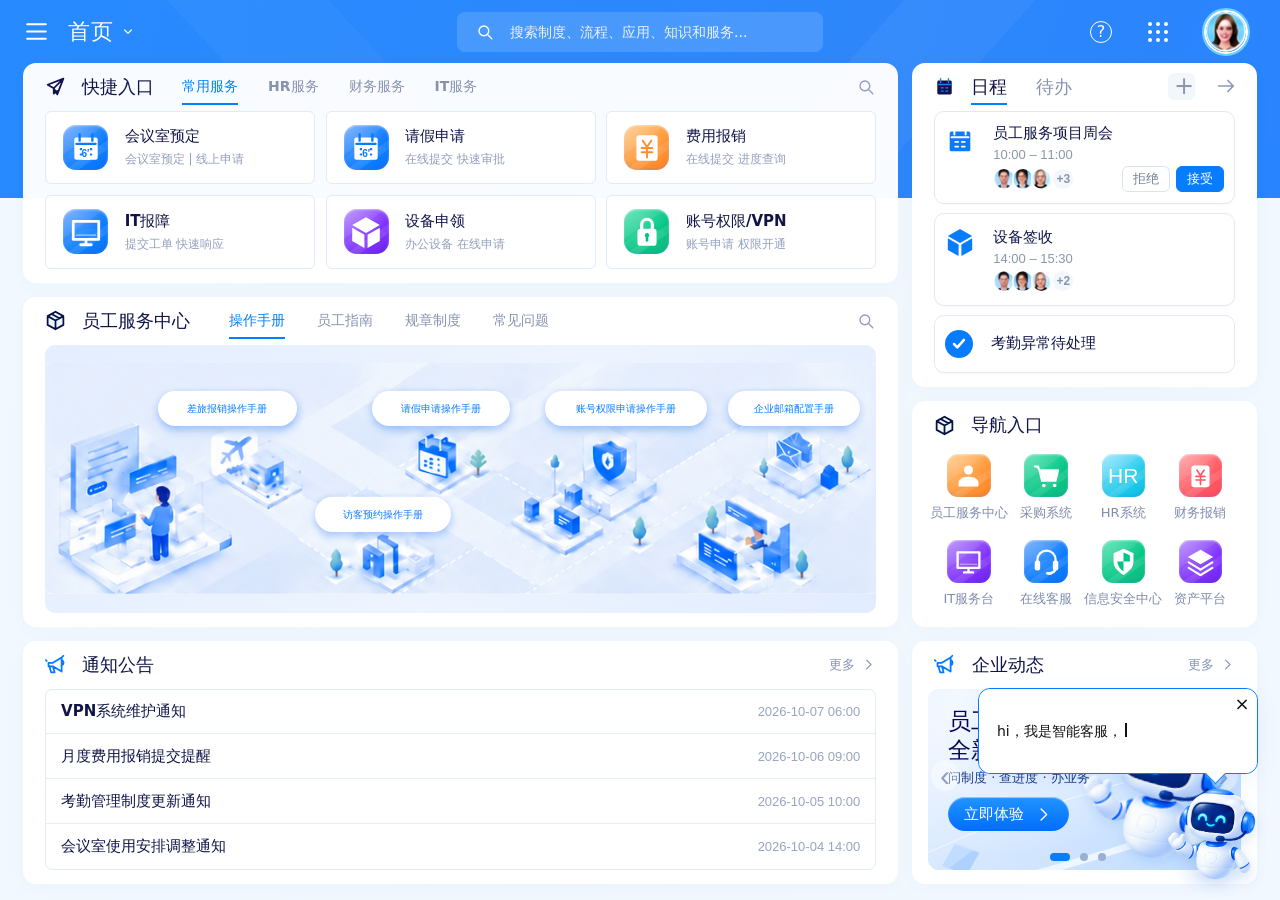
==== index.html @ b6a50f87 "Add files via upload" ====
<!doctype html>
<html lang="zh-CN">
<head>
  <meta charset="UTF-8">
  <meta name="viewport" content="width=device-width, initial-scale=1">
  <meta name="theme-color" content="#2788ff">
  <meta name="description" content="企业协同办公统一入口，员工日常服务、操作手册、通知公告与智能客服。">
  <title>企业协同办公 · 统一入口</title>
  <link rel="icon" href="data:image/svg+xml,%3Csvg xmlns='http://www.w3.org/2000/svg' viewBox='0 0 40 40'%3E%3Crect width='40' height='40' rx='10' fill='%230078ff'/%3E%3Cpath d='M10 13h20v15H10z' fill='white'/%3E%3C/svg%3E">
  <link rel="stylesheet" href="./styles.css?v=05621b9d5b3d">
  <script defer src="./app.js?v=76258a799dcb"></script>
  <meta name="portal-build" content="c9bfb1891bfd">
</head>
<body>
  <svg class="icon-definitions" xmlns="http://www.w3.org/2000/svg" aria-hidden="true"><defs>
    <symbol id="i-search" viewBox="0 0 24 24"><circle cx="10.5" cy="10.5" r="6.5"/><path d="m16 16 5 5"/></symbol>
    <symbol id="i-menu" viewBox="0 0 24 24"><path d="M3 5h18M3 12h18M3 19h18"/></symbol>
    <symbol id="i-down" viewBox="0 0 24 24"><path d="m7 9 5 5 5-5"/></symbol>
    <symbol id="i-right" viewBox="0 0 24 24"><path d="m9 5 7 7-7 7"/></symbol>
    <symbol id="i-arrow" viewBox="0 0 24 24"><path d="M4 12h16m-6-6 6 6-6 6"/></symbol>
    <symbol id="i-send" viewBox="0 0 24 24"><path d="m3 10 18-7-7 18-4-7-7-4Zm7 4L21 3m-11 11v6l4-3"/></symbol>
    <symbol id="i-cube" viewBox="0 0 24 24"><path d="m12 2 9 5v10l-9 5-9-5V7l9-5Zm0 10L3 7m9 5 9-5m-9 5v10M7.5 4.5l9 5"/></symbol>
    <symbol id="i-calendar" viewBox="0 0 32 32"><rect x="5" y="7" width="22" height="21" rx="2" fill="currentColor" stroke="none"/><path d="M10 4v6m12-6v6M7 13h18" stroke="var(--icon-cutout, #1681ff)" stroke-width="2.2"/><path d="M11 18h3m4 0h3m-10 5h3m4 0h3" stroke="var(--icon-cutout, #1681ff)" stroke-width="2"/></symbol>
    <symbol id="i-box" viewBox="0 0 32 32"><path d="m16 2 13 7.5L16 17 3 9.5 16 2ZM3 12l11.5 6.6V31L3 24.4V12Zm26 0-11.5 6.6V31L29 24.4V12Z" fill="currentColor" stroke="none"/></symbol>
    <symbol id="i-monitor" viewBox="0 0 32 32"><path d="M4 6h24v17H4zM11 28h10m-5-5v5" stroke-width="2.6"/><path d="M7 19h18" stroke-width="1.2" opacity=".55"/></symbol>
    <symbol id="i-lock" viewBox="0 0 32 32"><rect x="7" y="13" width="18" height="16" rx="3" fill="currentColor" stroke="none"/><path d="M11 14V9a5 5 0 0 1 10 0v5" stroke-width="3"/><path d="M16 20v4" stroke="var(--icon-cutout,#00c986)" stroke-width="2.5"/><circle cx="16" cy="19" r="2" fill="var(--icon-cutout,#00c986)" stroke="none"/></symbol>
    <symbol id="i-money" viewBox="0 0 32 32"><rect x="6" y="5" width="20" height="24" rx="3" fill="currentColor" stroke="none"/><path d="m12 10 4 6 4-6m-9 7h10m-10 4h10m-5-5v10" stroke="var(--icon-cutout,#ff8a1e)" stroke-width="1.8"/></symbol>
    <symbol id="i-person" viewBox="0 0 32 32"><circle cx="16" cy="10" r="5" fill="currentColor" stroke="none"/><path d="M5 28v-4c0-9 22-9 22 0v4H5Z" fill="currentColor" stroke="none"/></symbol>
    <symbol id="i-cart" viewBox="0 0 32 32"><path d="M3 6h4l4 16h15l3-12H8" fill="currentColor" stroke-width="2"/><circle cx="13" cy="27" r="2" fill="currentColor" stroke="none"/><circle cx="25" cy="27" r="2" fill="currentColor" stroke="none"/></symbol>
    <symbol id="i-headset" viewBox="0 0 32 32"><path d="M6 20v-6a10 10 0 0 1 20 0v9c0 4-3 6-8 6" stroke-width="2.5"/><rect x="3" y="15" width="6" height="11" rx="2.5" fill="currentColor" stroke="none"/><rect x="23" y="15" width="6" height="11" rx="2.5" fill="currentColor" stroke="none"/><path d="M17 29h4" stroke-width="3"/></symbol>
    <symbol id="i-shield" viewBox="0 0 32 32"><path d="M16 2 27 7v9c0 7-5 11-11 15C10 27 5 23 5 16V7L16 2Z" fill="currentColor" stroke="none"/><path d="M16 6v10H9c1 5 3 8 7 11V16h7V9Z" fill="var(--icon-cutout,#00c880)" stroke="none"/></symbol>
    <symbol id="i-layers" viewBox="0 0 32 32"><path d="m16 3 14 8-14 8L2 11 16 3Z" fill="currentColor" stroke="none"/><path d="m3 17 13 8 13-8M3 23l13 8 13-8" stroke-width="2.3"/></symbol>
    <symbol id="i-bell" viewBox="0 0 24 24"><path d="M4 10h5l10-6v16L9 14H4v-4Zm5 4 2 7H7l-2-7m14-7c3 1 3 5 0 6" stroke-width="2"/><path d="m20 3 1-1M2 8 1 7" /></symbol>
    <symbol id="i-check" viewBox="0 0 24 24"><path d="m6 12 4 4 8-9" stroke-width="3"/></symbol>
  </defs></svg>
  <div class="blue-backdrop" aria-hidden="true"></div>
  <header class="topbar page-width">
    <div class="home-menu"><button class="top-icon" id="menu-toggle" aria-label="展开门户导航"><svg><use href="#i-menu"/></svg></button><span>首页</span><svg class="home-chevron"><use href="#i-down"/></svg></div>
    <form class="global-search" role="search" id="portal-search"><svg><use href="#i-search"/></svg><input aria-label="搜索制度、流程、应用、知识和服务" placeholder="搜索制度、流程、应用、知识和服务..."><button type="submit" class="sr-only">搜索</button></form>
    <div class="top-actions"><button class="top-icon help-button" aria-label="使用帮助" data-info="使用帮助">?</button><button class="top-icon apps-button" id="apps-toggle" aria-label="查看全部应用"><span></span><span></span><span></span><span></span><span></span><span></span><span></span><span></span><span></span></button><button class="profile-button" aria-label="个人中心" data-info="个人中心"><img src="./assets/avatar-profile.png" alt="员工头像"></button></div>
  </header>
  <main class="dashboard page-width" aria-label="企业协同办公统一入口">
    <div class="primary-column">
      <section class="panel quick-panel" aria-labelledby="quick-title">
        <header class="panel-heading"><h2 id="quick-title"><svg class="section-icon"><use href="#i-send"/></svg>快捷入口</h2><div class="tabs" role="tablist" aria-label="快捷服务分类"><button role="tab" aria-selected="true" data-quick-tab="常用服务">常用服务</button><button role="tab" aria-selected="false" data-quick-tab="HR服务">HR服务</button><button role="tab" aria-selected="false" data-quick-tab="财务服务">财务服务</button><button role="tab" aria-selected="false" data-quick-tab="IT服务">IT服务</button></div><button class="small-search" aria-label="搜索快捷服务" data-focus-search><svg><use href="#i-search"/></svg></button></header>
        <div class="quick-grid" id="quick-grid">
          <button class="quick-card" data-service="会议室预定" data-category="行政"><span class="app-icon blue"><svg><use href="#i-calendar"/></svg><b class="calendar-digit">6′</b></span><span><strong>会议室预定</strong><small>会议室预定 | 线上申请</small></span></button>
          <button class="quick-card" data-service="请假申请" data-category="HR服务"><span class="app-icon blue"><svg><use href="#i-calendar"/></svg><b class="calendar-digit">6′</b></span><span><strong>请假申请</strong><small>在线提交 快速审批</small></span></button>
          <button class="quick-card" data-service="费用报销" data-category="财务服务"><span class="app-icon orange"><svg><use href="#i-money"/></svg></span><span><strong>费用报销</strong><small>在线提交 进度查询</small></span></button>
          <button class="quick-card" data-service="IT报障" data-category="IT服务"><span class="app-icon blue"><svg><use href="#i-monitor"/></svg></span><span><strong>IT报障</strong><small>提交工单 快速响应</small></span></button>
          <button class="quick-card" data-service="设备申领" data-category="行政"><span class="app-icon purple"><svg><use href="#i-box"/></svg></span><span><strong>设备申领</strong><small>办公设备 在线申请</small></span></button>
          <button class="quick-card" data-service="账号权限/VPN" data-category="IT服务"><span class="app-icon green"><svg><use href="#i-lock"/></svg></span><span><strong>账号权限/VPN</strong><small>账号申请 权限开通</small></span></button>
        </div>
      </section>
      <section class="panel manuals-panel" aria-labelledby="manuals-title">
        <header class="panel-heading"><h2 id="manuals-title"><svg class="section-icon cube-icon"><use href="#i-cube"/></svg>员工服务中心</h2><div class="tabs" role="tablist" aria-label="员工服务资料"><button role="tab" aria-selected="true" data-manual-tab="操作手册">操作手册</button><button role="tab" aria-selected="false" data-manual-tab="员工指南">员工指南</button><button role="tab" aria-selected="false" data-manual-tab="规章制度">规章制度</button><button role="tab" aria-selected="false" data-manual-tab="常见问题">常见问题</button></div><button class="small-search" aria-label="搜索员工服务资料" data-focus-search><svg><use href="#i-search"/></svg></button></header>
        <div class="manual-surface"><div class="manual-artboard" id="manual-artboard">
          <img class="manual-illustration" src="./assets/manual-illustration.png" alt="员工服务的蓝白色等距办公场景插画" draggable="false">
          <button class="manual-link travel" data-manual="差旅报销操作手册">差旅报销操作手册</button>
          <button class="manual-link leave" data-manual="请假申请操作手册">请假申请操作手册</button>
          <button class="manual-link access" data-manual="账号权限申请操作手册">账号权限申请操作手册</button>
          <button class="manual-link mail" data-manual="企业邮箱配置手册">企业邮箱配置手册</button>
          <button class="manual-link visitor" data-manual="访客预约操作手册">访客预约操作手册</button>
        </div><div class="manual-list" id="manual-list" hidden></div></div>
      </section>

    </div>
    <aside class="secondary-column">
      <section class="panel schedule-panel" aria-label="日程与待办">
        <header class="panel-heading"><svg class="section-icon"><use href="#i-calendar"/></svg><div class="tabs schedule-tabs" role="tablist" aria-label="日程与待办"><button role="tab" aria-selected="true" data-schedule="日程">日程</button><button role="tab" aria-selected="false" data-schedule="待办">待办</button></div><div class="heading-actions"><button class="add-button" aria-label="新建日程" data-info="新建日程">+</button><button class="icon-button" aria-label="查看全部日程" data-info="全部日程"><svg><use href="#i-arrow"/></svg></button></div></header>
        <div class="schedule-list">
          <article class="schedule-card meeting" id="meeting-card"><svg class="event-icon"><use href="#i-calendar"/></svg><div class="event-content"><h3>员工服务项目周会</h3><time>10:00 – 11:00</time><div class="event-footer"><div class="attendees"><img src="./assets/avatar-one.png" alt="参会人"><img src="./assets/avatar-two.png" alt="参会人"><img src="./assets/avatar-three.png" alt="参会人"><span>+3</span></div><div class="meeting-actions"><button class="decline" data-meeting="已拒绝">拒绝</button><button class="accept" data-meeting="已接受">接受</button></div><span class="meeting-response" hidden></span></div></div></article>
          <article class="schedule-card delivery"><svg class="event-icon"><use href="#i-box"/></svg><div class="event-content"><h3>设备签收</h3><time>14:00 – 15:30</time><div class="attendees"><img src="./assets/avatar-one.png" alt="参与人"><img src="./assets/avatar-two.png" alt="参与人"><img src="./assets/avatar-three.png" alt="参与人"><span>+2</span></div></div></article>
          <article class="schedule-card attendance"><span class="event-check"><svg><use href="#i-check"/></svg></span><div class="event-content"><h3>考勤异常待处理</h3></div></article>
        </div>
      </section>
      <section class="panel navigation-panel" aria-labelledby="navigation-title">
        <header class="panel-heading"><h2 id="navigation-title"><svg class="section-icon cube-icon"><use href="#i-cube"/></svg>导航入口</h2></header>
        <div class="navigation-grid" id="navigation-grid">
          <button data-service="员工服务中心"><span class="app-icon orange"><svg><use href="#i-person"/></svg></span><span>员工服务中心</span></button>
          <button data-service="采购系统"><span class="app-icon green"><svg><use href="#i-cart"/></svg></span><span>采购系统</span></button>
          <button data-service="HR系统"><span class="app-icon cyan hr-icon">HR</span><span>HR系统</span></button>
          <button data-service="财务报销"><span class="app-icon red"><svg><use href="#i-money"/></svg></span><span>财务报销</span></button>
          <button data-service="IT服务台"><span class="app-icon purple"><svg><use href="#i-monitor"/></svg></span><span>IT服务台</span></button>
          <button id="online-service"><span class="app-icon blue"><svg><use href="#i-headset"/></svg></span><span>在线客服</span></button>
          <button data-service="信息安全中心"><span class="app-icon green"><svg><use href="#i-shield"/></svg></span><span>信息安全中心</span></button>
          <button data-service="资产平台"><span class="app-icon purple"><svg><use href="#i-layers"/></svg></span><span>资产平台</span></button>
        </div>
      </section>

    </aside>
      <section class="panel notices-panel" aria-labelledby="notices-title">
        <header class="panel-heading"><h2 id="notices-title"><svg class="section-icon bright"><use href="#i-bell"/></svg>通知公告</h2><button class="more-button" data-info="通知公告">更多<svg><use href="#i-right"/></svg></button></header>
        <div class="notice-list">
          <button class="notice-row" data-notice="VPN系统维护通知"><span>VPN系统维护通知</span><time datetime="2026-10-07T06:00">2026-10-07 06:00</time></button>
          <button class="notice-row" data-notice="月度费用报销提交提醒"><span>月度费用报销提交提醒</span><time datetime="2026-10-06T09:00">2026-10-06 09:00</time></button>
          <button class="notice-row" data-notice="考勤管理制度更新通知"><span>考勤管理制度更新通知</span><time datetime="2026-10-05T10:00">2026-10-05 10:00</time></button>
          <button class="notice-row" data-notice="会议室使用安排调整通知"><span>会议室使用安排调整通知</span><time datetime="2026-10-04T14:00">2026-10-04 14:00</time></button>
        </div>
      </section>
      <section class="panel enterprise-panel" aria-labelledby="enterprise-title">
        <header class="panel-heading"><h2 id="enterprise-title"><svg class="section-icon bright"><use href="#i-bell"/></svg>企业动态</h2><button class="more-button" id="news-more" aria-label="查看更多企业动态">更多<svg><use href="#i-right"/></svg></button></header>
        <div class="news-carousel" id="news-carousel" role="region" aria-label="企业动态轮播" tabindex="0" data-slide="0">
          <article class="slide slide-original is-active" id="slide-0" role="group" aria-label="第 1 张，共 3 张：员工智能客服全新上线">
            <div class="news-orbit" aria-hidden="true"></div><span class="decor-cube cube-one" aria-hidden="true"></span><span class="decor-cube cube-two" aria-hidden="true"></span><span class="decor-cube cube-three" aria-hidden="true"></span>
            <div class="slide-copy"><h3>员工智能客服<br>全新上线</h3><p>问制度 · 查进度 · 办业务</p><button class="slide-cta" data-action="assistant" aria-label="立即体验员工智能客服">立即体验<svg><use href="#i-right"/></svg></button></div>
            <img class="banner-robot" src="./assets/service-robot.png" alt="蓝白色智能客服机器人">
            <span class="robot-speech" aria-hidden="true">•••</span>
          </article>
          <article class="slide slide-handbook" id="slide-1" role="group" aria-label="第 2 张，共 3 张：员工服务指引" hidden inert><div class="slide-copy"><h3>办公服务指引<br>一站轻松查阅</h3><p>查制度 · 找流程 · 看手册</p><button class="slide-cta" data-action="handbook">查看指引<svg><use href="#i-right"/></svg></button></div><div class="book-illustration" aria-hidden="true"><span>员工<br>服务指南</span><i></i><i></i></div></article>
          <article class="slide slide-security" id="slide-2" role="group" aria-label="第 3 张，共 3 张：信息安全提醒" hidden inert><div class="slide-copy"><h3>守护账号安全<br>安心高效办公</h3><p>账号保护 · VPN 使用</p><button class="slide-cta" data-action="security">查看提醒<svg><use href="#i-right"/></svg></button></div><svg class="security-illustration" aria-hidden="true"><use href="#i-shield"/></svg></article>
          <button class="carousel-arrow carousel-prev" id="carousel-prev" aria-label="上一条企业动态">‹</button><button class="carousel-arrow carousel-next" id="carousel-next" aria-label="下一条企业动态">›</button>
          <div class="carousel-dots" role="group" aria-label="选择企业动态"><button class="carousel-dot is-active" data-index="0" aria-label="第 1 条：员工智能客服全新上线" aria-current="true"></button><button class="carousel-dot" data-index="1" aria-label="第 2 条：员工服务指引"></button><button class="carousel-dot" data-index="2" aria-label="第 3 条：信息安全提醒"></button></div>
          <p class="sr-only" id="carousel-status" aria-live="polite">第 1 条，共 3 条：员工智能客服全新上线</p>
        </div>
      </section>
  </main>
    <aside class="robot-concierge" id="robot-concierge" aria-label="智能客服助手" hidden>
    <div class="robot-welcome" id="robot-welcome">
      <button class="robot-welcome-message" id="start-robot-chat" type="button" aria-label="点击进入智能客服聊天"><span id="robot-welcome-text" aria-hidden="true"></span></button>
      <button class="robot-welcome-close" id="dismiss-robot-welcome" aria-label="关闭欢迎语" type="button">×</button>
    </div>
    <p class="sr-only" id="robot-announcement" role="status" aria-atomic="true"></p>
    <p class="sr-only" id="robot-drag-help">按住拖动或使用方向键调整位置，点击或按回车在新窗口打开聊天。</p>
    <button class="robot-launcher" id="robot-launcher" type="button" aria-label="在新窗口打开智能客服" aria-describedby="robot-drag-help" title="点击咨询 · 按住拖动">
      <span class="robot-launcher-art"><img src="./assets/service-robot.png" alt="" width="96" height="96" draggable="false"></span>
    </button>
  </aside>

  <div class="toast" id="portal-toast" role="status" hidden></div>
    <dialog class="content-dialog" id="news-dialog" aria-labelledby="news-dialog-title">
    <header class="dialog-header">
      <div><span class="dialog-kicker">CORPORATE NEWS</span><h2 id="news-dialog-title">企业动态</h2></div>
      <button class="close-button" data-close="news-dialog" aria-label="关闭企业动态">×</button>
    </header>
    <div class="news-dialog-body" id="news-dialog-body"></div>
  </dialog>

</body>
</html>
---- styles.css ----
:root{color-scheme:light;--ink:#101448;--blue:#087cff;--muted:#8d99b7;--line:#e6edf9;--icon-cutout:#1681ff;font-family:"Microsoft YaHei","PingFang SC","Noto Sans SC",system-ui,sans-serif;color:var(--ink);background:#f0f7fd;font-synthesis:none}
*{box-sizing:border-box}body{margin:0;background:linear-gradient(110deg,#f1f8ff,#f0f7fd 55%,#f2f8ff);min-height:100vh}button,input{font:inherit}button{cursor:pointer;-webkit-tap-highlight-color:transparent}button{border:0;background:none;color:inherit}button:focus-visible,a:focus-visible,input:focus-visible,[tabindex]:focus-visible{outline:2px solid #1769e8;outline-offset:4px}svg{display:inline-block;width:24px;height:24px;fill:none;stroke:currentColor;stroke-width:1.8;stroke-linecap:round;stroke-linejoin:round;flex-shrink:0}.icon-definitions{position:absolute;width:0;height:0;overflow:hidden}.sr-only{position:absolute;width:1px;height:1px;margin:-1px;overflow:hidden;clip:rect(0,0,0,0);white-space:nowrap}
.page-width{width:calc(100% - 56px);max-width:1680px;margin-inline:auto}.blue-backdrop{position:absolute;z-index:0;inset:0 0 auto;height:214px;overflow:hidden;background:linear-gradient(110deg,#278aff,#2d87fb 67%,#2984ff)}.blue-backdrop::before{content:"";position:absolute;inset:0;background:linear-gradient(47deg,transparent 24%,#ffffff08 24%,#ffffff08 35%,transparent 35%),linear-gradient(132deg,transparent 62%,#ffffff0b 62%,#ffffff0b 71%,transparent 71%)}.topbar{height:74px;position:relative;display:flex;align-items:center;justify-content:space-between;color:white}.home-menu{display:flex;align-items:center;gap:19px;font-size:22px;letter-spacing:.03em}.home-chevron{width:16px;height:16px;margin-left:-12px}.top-icon{width:26px;height:28px;display:grid;place-items:center;padding:0;color:white}.top-icon svg{width:25px;height:25px}.global-search{position:absolute;left:50%;transform:translateX(-50%);width:366px;height:40px;border-radius:8px;background:#ffffff24;display:flex;align-items:center;gap:14px;padding:0 19px}.global-search svg{width:18px;height:18px}.global-search input{color:#fff;border:0;outline:0;background:none;width:100%;font-size:14px;min-width:0}.global-search input::placeholder{color:#f3f8ff;opacity:.95}.global-search:focus-within{background:#ffffff36;box-shadow:0 0 0 2px #ffffff55}.top-actions{display:flex;align-items:center;gap:34px;padding-right:9px}.help-button{width:22px;height:22px;border:1.7px solid white;border-radius:50%;font-size:16px;line-height:1}.apps-button{display:grid;grid-template-columns:repeat(3,4px);gap:4px;width:24px;align-content:center;justify-content:center}.apps-button span{width:4px;height:4px;background:#fff;border-radius:50%}.profile-button{padding:0;width:44px;height:44px;border:2px solid #fff;border-radius:50%;overflow:hidden;box-shadow:0 0 0 2px #69d0ff}.profile-button img{width:100%;height:100%;object-fit:cover}
.dashboard{position:relative;display:grid;grid-template-columns:minmax(0,2.54fr) minmax(350px,1fr);gap:14px;padding-bottom:28px}.primary-column,.secondary-column{display:flex;flex-direction:column;gap:14px;min-width:0}.panel{background:rgba(255,255,255,.97);border-radius:13px;min-width:0;padding:0 22px 22px}.panel-heading{height:60px;display:flex;align-items:center;gap:28px;min-width:0}.panel-heading h2{display:flex;align-items:center;gap:16px;white-space:nowrap;font-size:18px;line-height:26px;font-weight:700;margin:0}.section-icon{width:21px;height:21px;color:#11114e;stroke-width:2}.section-icon.bright{color:#007bff}.cube-icon{stroke:#071142;fill:#ecfaff}.tabs{display:flex;gap:30px;height:100%;align-items:center;white-space:nowrap}.tabs button{height:100%;padding:0;position:relative;color:#8793ae;font-size:14px;font-weight:600;white-space:nowrap}.tabs button[aria-selected="true"]{color:#0082ff}.tabs button[aria-selected="true"]::after{content:"";position:absolute;height:2px;background:#0082ff;bottom:11px;left:0;right:0}.tabs button:hover{color:#0082ff}.small-search{padding:0;margin-left:auto;display:grid;place-items:center;color:#919bc0;width:20px;height:24px}.small-search svg{width:18px;height:18px}.quick-panel{height:272px}.quick-grid{display:grid;grid-template-columns:repeat(3,minmax(0,1fr));gap:12px 11px}.quick-card{display:flex;align-items:center;text-align:left;gap:20px;height:87px;padding:14px 17px;border:1px solid #e2ebfa;border-radius:6px;background:#fff;min-width:0;transition:border-color .15s,box-shadow .15s}.quick-card:hover{border-color:#9bc9ff;box-shadow:0 4px 14px #217fff0b}.quick-card strong{font-size:17px;line-height:26px;font-weight:700;white-space:nowrap;display:block}.quick-card small{display:block;color:#929fbd;font-size:14px;line-height:23px;white-space:nowrap}.app-icon{position:relative;isolation:isolate;display:grid;place-items:center;width:53px;height:51px;flex-shrink:0;border-radius:13px;color:white;box-shadow:inset 0 1px 2px #ffffff80,inset 0 -2px 3px #0064ef20;overflow:hidden}.app-icon::before{content:"";position:absolute;z-index:-1;inset:0;background:linear-gradient(145deg,#ffffff14 0 38%,transparent 39% 60%,#ffffff1a 61% 72%,transparent 73%),radial-gradient(ellipse at 7% 0,#ffffff44,transparent 70%)}.app-icon::after{content:"";position:absolute;z-index:-1;inset:49% -9% -35%;transform:rotate(-28deg);background:#ffffff0c;border-radius:45%}.app-icon svg{width:34px;height:34px;stroke-width:2}.blue{background:linear-gradient(145deg,#408fff,#0077ff 70%,#0066f2);--icon-cutout:#087cff}.purple{background:linear-gradient(145deg,#9d65ff,#7a27fb 70%,#6414ed);--icon-cutout:#852eff}.orange{background:linear-gradient(145deg,#ffbd6a,#ff8a27 75%,#ff7c19);--icon-cutout:#ff8f2d}.green{background:linear-gradient(145deg,#23d99b,#00c280 70%,#00b477);--icon-cutout:#00c586}.cyan{background:linear-gradient(145deg,#76ddfa,#0fc5e8 75%,#00b4df);--icon-cutout:#0cc7e9}.red{background:linear-gradient(145deg,#ff8588,#ff4d59 75%,#ff3d50);--icon-cutout:#ff5864}.calendar-digit{position:absolute;top:25px;left:23px;font-size:10px;color:#087cff;background:#fff;line-height:12px;font-family:Arial,sans-serif}
.manuals-panel{height:auto}.manuals-panel .panel-heading{height:58px;gap:39px}.manuals-panel .tabs{gap:32px}.manual-surface{height:auto;aspect-ratio:954/265;border-radius:10px;overflow:hidden;background:linear-gradient(125deg,#e4eeff,#eff6ff 55%,#e1ecff);position:relative}.manual-artboard{position:relative;width:100%;height:100%}.manual-illustration{position:absolute;width:100%;height:100%;inset:0;object-fit:fill;user-select:none}.manual-link{position:absolute;display:grid;place-items:center;height:15.1%;padding:0 12px;background:#fff;border-radius:24px;color:#087cff;font-size:14px;font-weight:700;white-space:nowrap;box-shadow:0 4px 9px #73aaff55;transition:box-shadow .15s,background .15s}.manual-link:hover{background:#f6fbff;box-shadow:0 5px 15px #368dff66}.manual-link.travel{left:13.55%;top:12.1%;width:16.8%}.manual-link.leave{left:39.35%;top:12.1%;width:16.6%}.manual-link.access{left:60.2%;top:12.1%;width:19.4%}.manual-link.mail{left:82.2%;top:12.1%;width:15.8%}.manual-link.visitor{left:32.5%;top:58%;width:16.4%}.manual-list{height:100%;padding:25px;display:grid;grid-template-columns:repeat(2,minmax(0,1fr));gap:12px;align-content:start}.manual-list[hidden]{display:none}.manual-list button{background:#ffffffd9;border:1px solid #d6e7ff;border-radius:9px;padding:16px;text-align:left;color:#2660a9}
.notices-panel{height:328px}.notices-panel .panel-heading{height:62px}.more-button{display:flex;align-items:center;gap:6px;font-size:13px;color:#8794b6;padding:0;margin-left:auto;white-space:nowrap}.more-button:hover{color:#087cff}.more-button svg{width:15px;height:15px}.notice-list{border:1px solid #e3ebf8;border-radius:7px;overflow:hidden}.notice-row{display:flex;align-items:center;justify-content:space-between;gap:16px;width:100%;height:57px;padding:0 15px;text-align:left;border-bottom:1px solid #e7eef9}.notice-row:last-child{border-bottom:0}.notice-row:hover{background:#f6faff}.notice-row span{font-size:16px;font-weight:600}.notice-row time{font:14px Arial,sans-serif;color:#96a3c4;white-space:nowrap}
/* Schedule: white surfaces, quiet boundaries, and one consistent accent. */
.schedule-panel{--schedule-accent:#087cff;height:404px;padding-bottom:17px;background:#fff}
.schedule-panel .panel-heading{height:59px;gap:16px}
.schedule-tabs{gap:29px}
.schedule-tabs button{font-size:18px;font-weight:700}
.schedule-tabs button[aria-selected="true"]{color:#111447}
.schedule-tabs button[aria-selected="true"]::after{bottom:12px}
.heading-actions{display:flex;gap:20px;align-items:center;margin-left:auto}
.add-button{width:27px;height:27px;border-radius:6px;background:#f3f6fa;color:#8998b0;font-size:24px;line-height:25px}
.icon-button{padding:0;width:20px;height:23px;color:#8c98b9}
.icon-button svg{width:22px;height:22px}
.schedule-list{display:flex;flex-direction:column;gap:10px}
.schedule-card{height:100px;display:flex;gap:21px;padding:14px 12px 9px 18px;border:1px solid #e4e9f1;border-radius:10px;background:#fff;min-width:0;box-shadow:0 1px 3px rgb(27 54 94 / 2%)}
.delivery{height:105px}
.attendance{height:104px;padding-top:19px}
.event-icon{height:30px;width:30px;color:var(--schedule-accent);margin-top:3px;--icon-cutout:#fff}
.event-content{flex:1;min-width:0}
.event-content h3{font-size:16px;line-height:23px;margin:0 0 4px;font-weight:700;white-space:nowrap}
.event-content time{display:block;color:#8996ad;font:14px/20px Arial,sans-serif;margin-bottom:5px}
.event-footer{display:flex;gap:7px;align-items:center;justify-content:space-between}
.attendees{display:flex;align-items:center;flex-shrink:0}
.attendees img{height:25px;width:25px;object-fit:cover;border-radius:50%;border:1px solid white;margin-left:-3px}
.attendees img:first-child{margin-left:0}
.attendees span{font:600 12px Arial;color:#8797b3;background:#f3f6fa;border:1px solid #fff;border-radius:50%;height:25px;width:25px;display:grid;place-items:center;margin-left:-1px}
.meeting-actions{display:flex;gap:8px}
.meeting-actions button{padding:3px 12px;font-size:14px;line-height:20px;border:1px solid transparent;border-radius:6px;white-space:nowrap;transition:background .15s,border-color .15s}
.meeting-actions .decline{background:#fff;border-color:#dce3ed;color:#738097}
.meeting-actions .decline:hover{background:#f6f8fb;border-color:#bcc8d9}
.meeting-actions .accept{background:var(--schedule-accent);border-color:var(--schedule-accent);color:#fff}
.meeting-actions .accept:hover{background:#0069e8;border-color:#0069e8}
.meeting-response{font-size:13px;color:var(--schedule-accent);white-space:nowrap}
.event-check{width:28px;height:28px;color:#fff;background:var(--schedule-accent);border-radius:50%;display:grid;place-items:center;flex-shrink:0;margin-top:1px}
.event-check svg{width:20px;height:20px}
.navigation-panel{height:252px;padding:0 12px 16px}.navigation-panel .panel-heading{height:57px;padding:0 10px}.navigation-grid{display:grid;grid-template-columns:repeat(4,minmax(0,1fr));row-gap:16px}.navigation-grid>button{display:flex;flex-direction:column;align-items:center;gap:10px;min-width:0;padding:3px 0 0;font-size:13px;font-weight:500;color:#7f8bad;white-space:nowrap}.navigation-grid .app-icon{width:49px;height:47px;border-radius:12px}.navigation-grid .app-icon svg{width:31px;height:31px}.navigation-grid>button:hover{color:#087cff}.navigation-grid>button:hover .app-icon{filter:brightness(1.06)}.hr-icon{font-size:23px;line-height:1;font-family:Arial,sans-serif;font-weight:400}
.enterprise-panel{height:294px;padding:0 11px 11px}.enterprise-panel .panel-heading{height:47px;padding:0 10px}.enterprise-panel .panel-heading h2{font-size:17px;gap:17px}.news-carousel{position:relative;height:236px;border-radius:11px;overflow:hidden;background:#e3efff;container-type:inline-size;touch-action:pan-y}.slide{position:absolute;inset:0;overflow:hidden;background:radial-gradient(ellipse at 15% 12%,#f4f9ff,transparent 65%),linear-gradient(130deg,#e6f0ff,#bedbff)}.slide[hidden]{display:none}.slide-copy{position:absolute;z-index:3;top:30px;left:23px}.slide-copy h3{margin:0 0 5px;font-size:30px;line-height:1.28;font-weight:900;letter-spacing:.4px;color:#05065b}.slide-copy p{margin:0;font-size:13px;color:#1b3982;line-height:23px;white-space:nowrap}.slide-cta{display:flex;align-items:center;gap:10px;margin-top:13px;padding:9px 20px 9px 22px;border-radius:20px;background:linear-gradient(#2294ff,#006dff);color:#fff;font-size:17px;line-height:24px;box-shadow:inset 0 1px 1px #ffffff88;white-space:nowrap}.slide-cta svg{height:19px;width:19px}.slide-cta:hover{filter:brightness(1.08)}.banner-robot{position:absolute;z-index:2;width:50%;max-width:195px;height:auto;right:1%;bottom:12px;transform:rotate(8deg);filter:drop-shadow(0 6px 5px #5096e325);pointer-events:none}.robot-speech{position:absolute;z-index:1;right:5.2%;top:30px;width:55px;height:43px;border-radius:11px;color:white;font:bold 27px/35px Arial;letter-spacing:2px;text-align:center;background:linear-gradient(150deg,#76baff,#0780ff);box-shadow:inset 0 1px 1px #c7ebff}.robot-speech::after{content:"";position:absolute;bottom:-8px;left:12px;border:9px solid transparent;border-top-color:#1489ff;border-left:0;transform:rotate(12deg)}.news-orbit{position:absolute;z-index:2;left:-20%;bottom:11px;width:147%;height:67px;border-bottom:7px solid #ffffffa8;border-top:1px solid #ffffffbb;border-radius:50%;transform:rotate(-17deg);pointer-events:none}.decor-cube{position:absolute;width:26px;height:26px;transform:rotate(30deg) skewY(-10deg);background:linear-gradient(115deg,#96c8ff 50%,#63a8fa 51%);box-shadow:inset 0 1px 1px #fff7;opacity:.5}.cube-one{right:20px;bottom:11px;width:32px;height:32px}.cube-two{left:20px;bottom:-2px;opacity:.35}.cube-three{left:56%;top:10px;width:17px;height:17px;opacity:.2}.carousel-arrow{position:absolute;z-index:5;top:39%;height:31px;width:28px;padding:0;border-radius:50%;background:#ffffff66;color:#8e9fc4;font:30px/25px Arial}.carousel-prev{left:3px}.carousel-next{right:3px}.carousel-arrow:hover{background:#fff}.carousel-dots{position:absolute;z-index:6;bottom:11px;left:48%;transform:translateX(-50%);display:flex;align-items:center;gap:10px}.carousel-dot{position:relative;width:8px;height:8px;padding:0;background:#9bafd2;border-radius:9px}.carousel-dot::before{content:"";position:absolute;inset:-7px}.carousel-dot.is-active{width:20px;background:#087dff}.slide-handbook{background:linear-gradient(125deg,#eef6ff,#d2e7ff)}.slide-handbook h3,.slide-security h3{font-size:27px}.book-illustration{position:absolute;right:20px;bottom:37px;transform:rotate(11deg);background:linear-gradient(135deg,#84beff,#1766df);color:#fff;width:96px;height:130px;border:5px solid #bedfff;border-radius:6px 13px 13px 6px;box-shadow:5px 6px 0 #eff8ff,8px 8px 18px #538cda44;padding:22px 10px;font-weight:bold;font-size:17px}.book-illustration i{display:block;height:2px;background:#b5d9ff;margin-top:9px}.slide-security{background:linear-gradient(125deg,#edfcff,#c9e8ff)}.security-illustration{position:absolute;right:14px;bottom:35px;height:140px;width:120px;color:#278bff;--icon-cutout:#d7efff;filter:drop-shadow(3px 8px 5px #5e9cdb33)}
.toast{position:fixed;z-index:30;bottom:30px;left:50%;transform:translateX(-50%);padding:13px 22px;border-radius:10px;background:#fff;color:#34557c;box-shadow:0 8px 36px #203d7426;font-size:14px;border:1px solid #e1edfc;max-width:calc(100vw - 40px)}[hidden]{display:none!important}
@media(min-width:1600px){.dashboard{grid-template-columns:minmax(0,1fr) 410px}.manual-artboard{margin:auto}.manual-link{font-size:15px}.quick-card{gap:24px}.quick-card strong{font-size:18px}.navigation-grid{row-gap:17px}}
@media(max-width:1250px) and (min-width:901px){.page-width{width:calc(100% - 36px)}.dashboard{grid-template-columns:minmax(0,1fr) 340px;gap:12px}.panel{padding-inline:16px}.panel-heading{gap:20px}.panel-heading h2{gap:10px;font-size:17px}.tabs{gap:20px}.tabs button{font-size:13px}.quick-card{gap:12px;padding:12px}.quick-card strong{font-size:15px}.quick-card small{font-size:12px}.app-icon{width:44px;height:46px}.quick-grid{gap:12px 8px}.manuals-panel .panel-heading{gap:23px}.manuals-panel .tabs{gap:20px}.manual-link{font-size:11px;padding:0 4px}.schedule-panel{padding-inline:14px}.schedule-card{gap:15px;padding-left:13px}.meeting-actions{gap:5px}.meeting-actions button{padding-inline:9px}.event-content h3{font-size:15px}.navigation-panel,.enterprise-panel{padding-inline:11px}.slide-copy{left:20px}.slide-copy h3{font-size:27px}.slide-copy p{font-size:12px}.banner-robot{width:49%}.global-search{width:330px}.top-actions{gap:24px}.navigation-grid>button{font-size:12px}}
@media(max-width:1050px) and (min-width:901px){.quick-grid{grid-template-columns:repeat(2,minmax(0,1fr))}.quick-panel{height:368px}.quick-card{height:87px}.manuals-panel .tabs{gap:15px}.manuals-panel .panel-heading{gap:16px}.manuals-panel .panel-heading h2{font-size:16px}.manuals-panel .tabs button{font-size:12px}.schedule-panel{height:404px}}
@media(max-width:900px){.page-width{width:calc(100% - 32px)}.dashboard{grid-template-columns:minmax(0,1fr)}.topbar{height:72px}.global-search{width:39%;left:47%}.home-menu{font-size:20px;gap:12px}.top-actions{gap:20px}.secondary-column{display:grid;grid-template-columns:1fr 1fr}.enterprise-panel{grid-column:1/-1}.news-carousel{height:236px}.enterprise-panel{height:294px}.schedule-panel{grid-row:span 2;height:404px}.navigation-panel{height:252px}.panel-heading{gap:25px}.manuals-panel .panel-heading{gap:28px}.tabs,.manuals-panel .tabs{gap:25px}.quick-card{gap:15px}.quick-card strong{font-size:16px}.quick-card small{font-size:12px}.banner-robot{right:9%;max-width:195px}.robot-speech{right:13%}.slide-copy{left:8%}.slide-copy h3{font-size:31px}}
@media(max-width:620px){.page-width{width:calc(100% - 24px)}.topbar{height:116px;align-items:flex-start;padding-top:18px}.top-actions{gap:18px}.profile-button{width:35px;height:35px}.global-search{left:0;right:0;transform:none;width:100%;top:65px;height:36px}.home-menu{font-size:20px}.dashboard{gap:12px}.primary-column,.secondary-column{gap:12px}.panel{padding-inline:14px}.panel-heading{gap:15px;height:55px;flex-wrap:wrap}.panel-heading h2{font-size:16px;gap:8px}.quick-panel{height:auto;padding-bottom:15px}.quick-panel .panel-heading{height:auto;min-height:89px;align-content:center;gap:0 20px}.quick-panel .tabs{order:3;width:100%;height:36px;gap:26px}.tabs button{font-size:12px}.tabs button[aria-selected=true]::after{bottom:2px}.quick-grid{grid-template-columns:repeat(2,minmax(0,1fr));gap:10px}.quick-card{height:78px;padding:10px;gap:9px}.quick-card strong{font-size:13px}.quick-card small{font-size:10px}.app-icon{width:38px;height:40px;border-radius:10px}.app-icon svg{width:28px;height:28px}.calendar-digit{top:21px;left:16px;font-size:9px}.manuals-panel{height:auto;padding-bottom:15px}.manuals-panel .panel-heading{height:91px;gap:0 15px;align-content:center}.manuals-panel .tabs{height:36px;width:100%;order:3;gap:25px}.manual-surface{height:195px;aspect-ratio:auto}.manual-artboard{width:700px;min-width:700px}.manual-surface{overflow-x:auto}.manual-link{font-size:11px;height:30px}.notices-panel{height:auto;padding-bottom:20px}.notice-row{height:65px;padding:10px;align-items:flex-start;justify-content:center;flex-direction:column;gap:5px}.notice-row span{font-size:13px}.notice-row time{font-size:11px}.secondary-column{display:flex}.navigation-panel{height:252px}.schedule-panel{height:404px}.schedule-tabs button{font-size:17px}.schedule-tabs button[aria-selected=true]::after{bottom:10px}.panel-heading .small-search{margin-left:auto}.global-search input{font-size:12px}.enterprise-panel{padding-inline:11px}.slide-copy{left:23px}.slide-copy h3{font-size:29px}.banner-robot{right:0;max-width:185px}.robot-speech{right:6%}}
@media(prefers-reduced-motion:reduce){*,*::before,*::after{transition:none!important;scroll-behavior:auto!important}}

/* Shared bottom row: both panels use the same grid track and boundaries. */
.dashboard > .notices-panel { grid-column: 1; }
.dashboard > .enterprise-panel { grid-column: 2; }

@media (min-width: 1000px) {
  :root {
    --portal-header: clamp(56px, 7dvh, 74px);
    --portal-edge: clamp(18px, 1.8vw, 28px);
    --portal-gap: clamp(12px, 1.1vw, 16px);
    --panel-head: clamp(42px, 5.3dvh, 58px);
    --panel-pad: clamp(12px, 1.6dvh, 18px);
  }
  .page-width { width: calc(100% - var(--portal-edge) * 2); max-width: 1800px; }
  .topbar { height: var(--portal-header); }
  .blue-backdrop { height: clamp(170px, 22dvh, 214px); }
  .dashboard {
    grid-template-columns: minmax(0, 2.54fr) minmax(340px, 1fr);
    grid-template-rows: minmax(0, 1fr) clamp(190px, 27dvh, 292px);
    height: calc(100dvh - var(--portal-header) - 16px);
    min-height: 640px;
    gap: var(--portal-gap);
    padding-bottom: 0;
    margin-bottom: 16px;
  }
  .primary-column, .secondary-column {
    display: grid;
    gap: var(--portal-gap);
    min-height: 0;
  }
  .primary-column { grid-template-rows: minmax(190px, 40fr) minmax(0, 60fr); }
  .secondary-column { grid-template-rows: minmax(270px, 59fr) minmax(160px, 41fr); }
  .dashboard .panel {
    height: auto;
    min-height: 0;
    padding-bottom: var(--panel-pad);
    display: flex;
    flex-direction: column;
    box-shadow: 0 4px 18px rgb(42 92 151 / 2.5%);
  }
  .dashboard .panel-heading {
    height: var(--panel-head);
    min-height: var(--panel-head);
    flex: 0 0 var(--panel-head);
    flex-wrap: nowrap;
  }
  .panel-heading h2 { font-size: 18px; }
  .tabs button[aria-selected="true"]::after { bottom: 6px; }
  .quick-grid {
    flex: 1;
    min-height: 0;
    grid-template-columns: repeat(3, minmax(0, 1fr));
    grid-template-rows: repeat(2, minmax(0, 1fr));
    gap: clamp(8px, 1.2dvh, 12px);
  }
  .quick-card { height: auto; min-height: 0; gap: clamp(12px, 1.3vw, 22px); padding: 8px 17px; }
  .quick-card strong { font-size: clamp(15px, 1.08vw, 18px); line-height: 25px; }
  .quick-card small { font-size: clamp(12px, .9vw, 14px); line-height: 21px; }
  .quick-card .app-icon { width: clamp(42px, 5dvh, 50px); height: clamp(42px, 5dvh, 50px); }
  .calendar-digit { left: 50%; top: 52%; transform: translateX(-50%); }

  /* Keep artwork proportional inside the height available to this panel. */
  .manual-surface {
    flex: 1;
    min-height: 0;
    height: auto;
    aspect-ratio: auto;
    container-type: size;
    display: grid;
    place-items: center;
    background: linear-gradient(125deg, #e4eeff, #edf4ff 55%, #e1ecff);
  }
  .manual-artboard {
    width: min(100cqw, 360cqh);
    height: auto;
    aspect-ratio: 954 / 265;
    min-width: 0;
    max-width: none;
    margin: 0;
  }
  .manual-link { font-size: clamp(10px, 1.22cqw, 14px); padding-inline: 5px; }
  .manual-illustration { mask-image: linear-gradient(to right, transparent, #000 1%, #000 99%, transparent); }
  .manual-list { width: 100%; min-height: 0; overflow: auto; padding: 16px; }

  .schedule-panel { padding-inline: 22px; }
  .schedule-list {
    flex: 1;
    min-height: 0;
    display: grid;
    grid-template-rows: minmax(80px, 1fr) minmax(80px, 1fr) minmax(40px, .62fr);
    gap: clamp(7px, 1dvh, 10px);
  }
  .schedule-card {
    height: auto;
    min-height: 0;
    padding: clamp(6px, 1.1dvh, 13px) 10px;
    gap: clamp(12px, 1.4vw, 21px);
  }
  .event-content h3 { margin-bottom: 2px; font-size: 15px; line-height: 21px; }
  .event-content { align-self: center; }
  .event-content time { font-size: 13px; line-height: 17px; margin-bottom: 3px; }
  .attendees img, .attendees span { width: 22px; height: 22px; }
  .meeting-actions { gap: 6px; }
  .meeting-actions button { padding: 2px 10px; font-size: 13px; line-height: 20px; }
  .attendance { align-items: center; }
  .attendance .event-content { padding-top: 0; }
  .attendance .event-check { margin-top: 0; }
  .navigation-panel { padding-inline: 18px; }
  .navigation-panel .panel-heading { padding-inline: 4px; }
  .navigation-grid {
    flex: 1;
    min-height: 0;
    grid-template-rows: repeat(2, minmax(0, 1fr));
    row-gap: clamp(7px, 1dvh, 12px);
  }
  .navigation-grid > button { padding: 0; gap: clamp(5px, .8dvh, 9px); justify-content: center; font-size: 13px; line-height: 18px; }
  .navigation-grid .app-icon { width: clamp(36px, 4.8dvh, 50px); height: clamp(36px, 4.8dvh, 50px); border-radius: 11px; }
  .navigation-grid .app-icon svg { width: 29px; height: 29px; }
  .hr-icon { font-size: 21px; }

  .notices-panel, .enterprise-panel { align-self: stretch; }
  .enterprise-panel { padding-inline: 16px; }
  .enterprise-panel .panel-heading { padding-inline: 6px; }
  .enterprise-panel .panel-heading h2 { font-size: 18px; }
  .notice-list { flex: 1; min-height: 0; display: grid; grid-template-rows: repeat(4, minmax(0, 1fr)); }
  .notice-row { height: auto; min-height: 0; }
  .notice-row span { font-size: 15px; }
  .notice-row time { font-size: 13px; color: #97a5c0; }
  .news-carousel { flex: 1; min-height: 0; height: auto; }
  .slide-copy { top: clamp(12px, 2dvh, 24px); left: 20px; }
  .slide-copy h3, .slide-handbook h3, .slide-security h3 { font-size: clamp(22px, 2.6dvh, 30px); line-height: 1.22; margin-bottom: 4px; }
  .slide-copy p { font-size: 13px; line-height: 20px; }
  .slide-cta { font-size: 15px; line-height: 20px; padding: 7px 16px; margin-top: 9px; }
  .banner-robot { height: 93%; width: auto; max-width: 49%; max-height: none; object-fit: contain; right: 2%; bottom: 0; }
  .robot-speech { top: 16px; right: 6%; width: 46px; height: 36px; font-size: 23px; line-height: 29px; }
  .carousel-dots { bottom: 9px; }
  .book-illustration { height: 105px; width: 80px; bottom: 20px; padding: 15px 8px; font-size: 14px; }
  .security-illustration { height: 110px; width: 100px; bottom: 18px; }
}

@media (min-width: 1000px) and (max-height: 800px) {
  :root { --panel-head: 40px; --panel-pad: 12px; }
  .dashboard { grid-template-rows: minmax(0, 1fr) clamp(190px, 26dvh, 208px); }
  .navigation-grid { row-gap: 6px; }
  .navigation-grid > button { gap: 4px; font-size: 12px; line-height: 16px; }
  .navigation-grid .app-icon { width: 32px; height: 32px; border-radius: 9px; }
  .navigation-grid .app-icon svg { width: 25px; height: 25px; }
  .hr-icon { font-size: 18px; }
  .slide-copy { top: 11px; }
  .slide-copy h3, .slide-handbook h3, .slide-security h3 { font-size: 22px; }
  .slide-cta { margin-top: 6px; padding-block: 5px; }
}

@media (min-width: 1000px) and (max-width: 1179px) {
  .dashboard { grid-template-columns: minmax(0, 1fr) 310px; }
  .primary-column { grid-template-rows: minmax(250px, 1fr) minmax(0, 1fr); }
  .quick-grid { grid-template-columns: repeat(2, minmax(0, 1fr)); grid-template-rows: repeat(3, minmax(0, 1fr)); }
  .quick-card { gap: 10px; padding-inline: 11px; }
  .quick-card strong { font-size: 14px; line-height: 23px; }
  .quick-card small { font-size: 11px; line-height: 19px; }
  .schedule-panel { padding-inline: 12px; }
  .schedule-card { gap: 11px; padding-inline: 9px; }
  .event-content h3 { font-size: 14px; }
  .meeting-actions button { padding-inline: 8px; }
  .navigation-grid > button { font-size: 11px; }
  .slide-copy { left: 17px; }
  .slide-copy h3, .slide-handbook h3, .slide-security h3 { font-size: 22px; }
  .slide-copy p { font-size: 11px; }
}

@media (min-width: 901px) and (max-width: 999px) {
  .primary-column, .secondary-column { min-height: 0; }
  .primary-column .manuals-panel { flex: 1; }
  .dashboard > .notices-panel, .dashboard > .enterprise-panel { height: 294px; }
  .notices-panel { display: flex; flex-direction: column; }
  .notice-list { flex: 1; display: grid; grid-template-rows: repeat(4, 1fr); }
  .notice-row { height: auto; }
}

@media (max-width: 900px) {
  .dashboard > .notices-panel, .dashboard > .enterprise-panel { grid-column: 1; }
  .secondary-column { grid-template-columns: minmax(0, 1fr) minmax(0, 1fr); }
  .schedule-panel { grid-row: auto; }
}

dialog { padding: 0; border: 1px solid rgb(255 255 255 / 80%); border-radius: 22px; color: #142451; box-shadow: 0 24px 100px rgb(16 61 125 / 22%); width: min(640px,calc(100vw - 40px)); max-height: calc(100dvh - 48px); }
dialog::backdrop { background: rgb(15 39 81 / 30%); backdrop-filter: blur(5px); }
body:has(dialog[open]) { overflow: hidden; }
.dialog-header { display: flex; align-items: center; justify-content: space-between; padding: 24px 28px; gap: 20px; }
.dialog-header { background: linear-gradient(125deg,#f1f8ff,#eaf3ff); border-bottom: 1px solid #e7effa; }
.dialog-kicker { color: #7c99bf; font-size: 10px; font-weight: 700; letter-spacing: .16em; }
.dialog-header h2 { font-size: 22px; margin: 7px 0 0; }
.close-button { display: grid; place-items: center; width: 34px; height: 34px; flex-shrink: 0; font: 27px/1 system-ui,sans-serif; border: 0; border-radius: 10px; background: rgb(119 158 208 / 9%); color: #7691b8; }
.close-button:hover { background: #deebfa; color: #244c89; }
.news-dialog-body { padding: 24px 28px 28px; }
.news-list { display: grid; gap: 12px; }
.news-list-item { border: 1px solid #e3ecf9; background: #fff; border-radius: 13px; display: flex; align-items: center; padding: 18px; text-align: left; gap: 16px; color: inherit; }
.news-list-item:hover { border-color: #9fc9ff; background: #f6faff; }
.news-item-icon { display: grid; place-items: center; width: 44px; height: 44px; flex-shrink: 0; border-radius: 12px; background: #eaf3ff; color: #167aff; font-size: 23px; }
.news-item-copy { flex: 1; }
.news-item-copy strong { display: block; font-size: 15px; line-height: 1.5; }
.news-item-copy small { display: block; font-size: 12px; color: #8393ad; margin-top: 5px; }
.news-item-arrow { color: #8badd9; font-size: 24px; }
.article-content { font-size: 14px; line-height: 1.9; color: #516480; }
.article-content p { margin: 0 0 15px; }
.article-content h3 { color: #1d3d72; font-size: 15px; margin: 22px 0 8px; }
.article-content ul { padding-left: 20px; margin: 6px 0 18px; }
.article-action { border: 0; background: #087bff; color: #fff; padding: 11px 18px; border-radius: 10px; margin-top: 10px; font-size: 14px; }

/* A small, persistent help entry; the welcome can be dismissed independently. */
.robot-concierge { position: fixed; z-index: 15; right: max(18px, env(safe-area-inset-right)); bottom: max(18px, env(safe-area-inset-bottom)); width: 96px; animation: robot-enter .65s cubic-bezier(.2,.75,.25,1) both; }
.robot-launcher { position: relative; width: 100%; display: flex; flex-direction: column; align-items: center; padding: 0; gap: 2px; border-radius: 22px; touch-action: none; user-select: none; -webkit-user-select: none; -webkit-touch-callout: none; cursor: grab; }
.robot-concierge.is-positioned { animation: none; }
.robot-concierge.is-dragging .robot-launcher { cursor: grabbing; }
.robot-concierge.is-dragging .robot-launcher .robot-launcher-art { transform: none; transition: none; }
.robot-concierge.is-positioned .robot-launcher img { animation: none; }
.robot-launcher-art { position: relative; display: block; width: 96px; height: 96px; transition: transform .2s ease; }
.robot-launcher-art::before { content: ""; position: absolute; width: 66px; height: 13px; bottom: 0; left: 15px; border-radius: 50%; background: #a5ccff55; filter: blur(7px); }
.robot-launcher img { position: relative; display: block; width: 100%; height: 100%; object-fit: contain; filter: drop-shadow(0 5px 7px #326bb72b); animation: robot-float 3.5s ease-in-out .65s 2; }
.robot-launcher:hover .robot-launcher-art, .robot-launcher:focus-visible .robot-launcher-art { transform: translateY(-4px); }
.robot-welcome { position: absolute; right: 4px; bottom: 108px; width: min(280px,calc(100vw - 40px)); background: #fff; border: 1.5px solid #087cff; border-radius: 12px; box-shadow: 0 6px 22px #087cff14; }
.robot-welcome::after { content: ""; position: absolute; right: 34px; bottom: -8px; width: 14px; height: 14px; background: #fff; border-right: 1.5px solid #087cff; border-bottom: 1.5px solid #087cff; transform: rotate(45deg); pointer-events: none; }
.robot-welcome-message { display: block; width: 100%; min-height: 84px; padding: 16px 29px 16px 18px; border-radius: inherit; background: #fff; color: #111; text-align: left; font-size: 14px; font-weight: 400; line-height: 25px; overflow-wrap: anywhere; }
.robot-welcome-close { position: absolute; top: 4px; right: 4px; width: 22px; height: 22px; padding: 0; border-radius: 5px; font: 18px/22px system-ui,sans-serif; color: #111; }
.robot-welcome-close:hover { background: #eff6ff; }
.is-typing::after { content: ""; display: inline-block; width: 2px; height: 1em; margin-left: 3px; background: currentColor; vertical-align: -.1em; animation: typing-caret .8s steps(2,start) infinite; }
body:has(dialog[open]) .robot-concierge { visibility: hidden; pointer-events: none; }
@keyframes robot-enter { from { opacity: 0; } to { opacity: 1; } }
@keyframes robot-float { 0%,100% { transform: translateY(0); } 50% { transform: translateY(-4px); } }
@keyframes typing-caret { to { opacity: 0; } }
@media (max-width: 620px) {
  .robot-concierge { right: max(12px,env(safe-area-inset-right)); bottom: max(14px,env(safe-area-inset-bottom)); width: 72px; }
  .robot-launcher-art { width: 72px; height: 72px; }
  .robot-launcher-art::before { width: 50px; left: 11px; }
  .robot-welcome { right: 0; bottom: 84px; width: min(258px,calc(100vw - 32px)); }
  .robot-welcome::after { right: 27px; }
}
@media (prefers-reduced-motion: reduce) {
  .robot-concierge, .robot-launcher img, .is-typing::after { animation: none; }
  .robot-launcher-art { transition: none; }
}
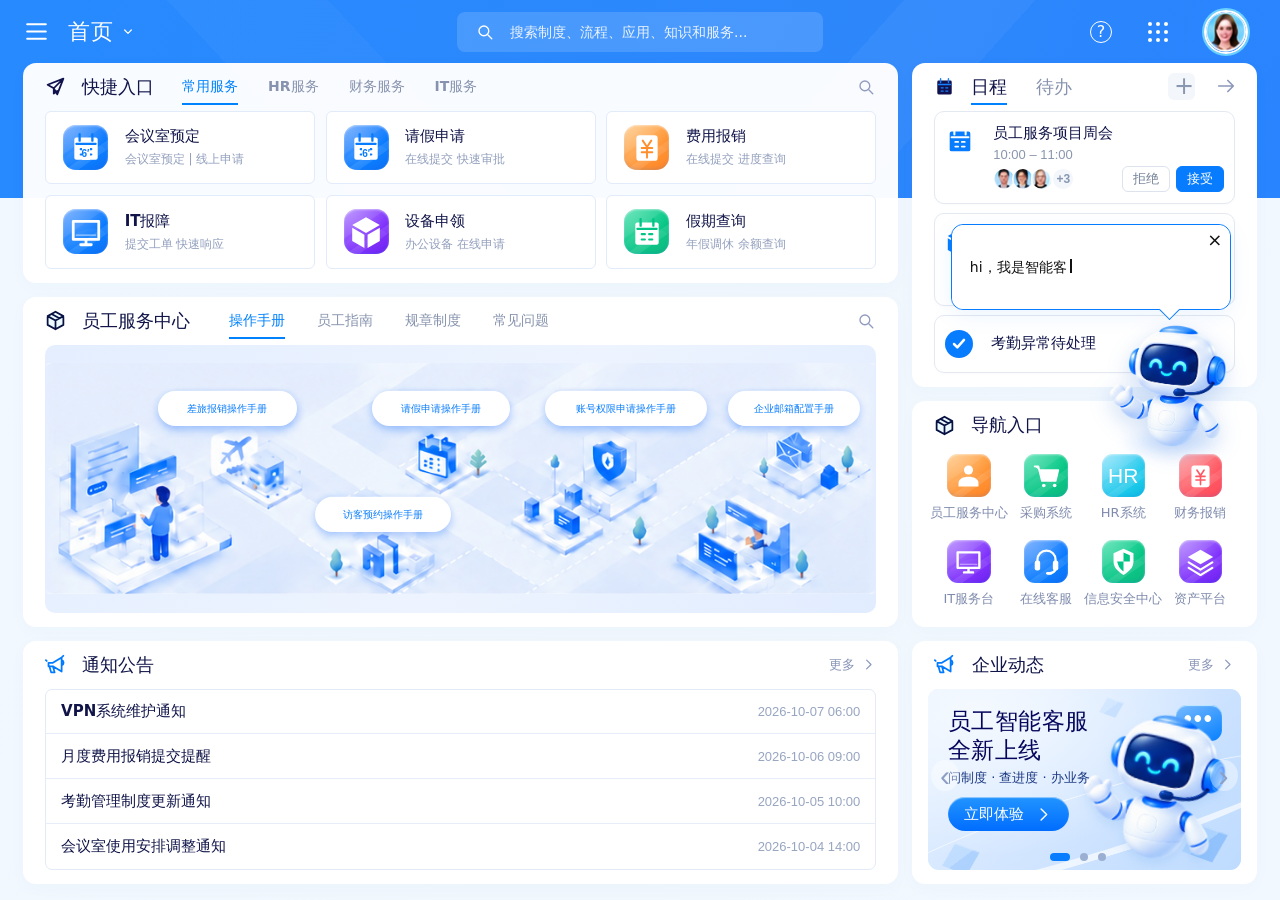
==== commit fc678b39: "Add files via upload" ====
--- a/index.html
+++ b/index.html
@@ -7,9 +7,11 @@
   <meta name="description" content="企业协同办公统一入口，员工日常服务、操作手册、通知公告与智能客服。">
   <title>企业协同办公 · 统一入口</title>
   <link rel="icon" href="data:image/svg+xml,%3Csvg xmlns='http://www.w3.org/2000/svg' viewBox='0 0 40 40'%3E%3Crect width='40' height='40' rx='10' fill='%230078ff'/%3E%3Cpath d='M10 13h20v15H10z' fill='white'/%3E%3C/svg%3E">
-  <link rel="stylesheet" href="./styles.css?v=05621b9d5b3d">
-  <script defer src="./app.js?v=76258a799dcb"></script>
-  <meta name="portal-build" content="c9bfb1891bfd">
+  <link rel="stylesheet" href="./styles.css?v=fc01db693ddd">
+  <script defer src="./portal-data.js?v=01dd866eda11"></script>
+  <script defer src="./portal-navigation.js?v=05ab0f7a15ee"></script>
+  <script defer src="./app.js?v=fb12ef3824d9"></script>
+  <meta name="portal-build" content="6f8f88de8c0d">
 </head>
 <body>
   <svg class="icon-definitions" xmlns="http://www.w3.org/2000/svg" aria-hidden="true"><defs>
@@ -49,7 +51,7 @@
           <button class="quick-card" data-service="费用报销" data-category="财务服务"><span class="app-icon orange"><svg><use href="#i-money"/></svg></span><span><strong>费用报销</strong><small>在线提交 进度查询</small></span></button>
           <button class="quick-card" data-service="IT报障" data-category="IT服务"><span class="app-icon blue"><svg><use href="#i-monitor"/></svg></span><span><strong>IT报障</strong><small>提交工单 快速响应</small></span></button>
           <button class="quick-card" data-service="设备申领" data-category="行政"><span class="app-icon purple"><svg><use href="#i-box"/></svg></span><span><strong>设备申领</strong><small>办公设备 在线申请</small></span></button>
-          <button class="quick-card" data-service="账号权限/VPN" data-category="IT服务"><span class="app-icon green"><svg><use href="#i-lock"/></svg></span><span><strong>账号权限/VPN</strong><small>账号申请 权限开通</small></span></button>
+          <button class="quick-card" data-service="假期查询" data-category="HR服务"><span class="app-icon green"><svg><use href="#i-calendar"/></svg></span><span><strong>假期查询</strong><small>年假调休 余额查询</small></span></button>
         </div>
       </section>
       <section class="panel manuals-panel" aria-labelledby="manuals-title">
@@ -70,8 +72,8 @@
         <header class="panel-heading"><svg class="section-icon"><use href="#i-calendar"/></svg><div class="tabs schedule-tabs" role="tablist" aria-label="日程与待办"><button role="tab" aria-selected="true" data-schedule="日程">日程</button><button role="tab" aria-selected="false" data-schedule="待办">待办</button></div><div class="heading-actions"><button class="add-button" aria-label="新建日程" data-info="新建日程">+</button><button class="icon-button" aria-label="查看全部日程" data-info="全部日程"><svg><use href="#i-arrow"/></svg></button></div></header>
         <div class="schedule-list">
           <article class="schedule-card meeting" id="meeting-card"><svg class="event-icon"><use href="#i-calendar"/></svg><div class="event-content"><h3>员工服务项目周会</h3><time>10:00 – 11:00</time><div class="event-footer"><div class="attendees"><img src="./assets/avatar-one.png" alt="参会人"><img src="./assets/avatar-two.png" alt="参会人"><img src="./assets/avatar-three.png" alt="参会人"><span>+3</span></div><div class="meeting-actions"><button class="decline" data-meeting="已拒绝">拒绝</button><button class="accept" data-meeting="已接受">接受</button></div><span class="meeting-response" hidden></span></div></div></article>
-          <article class="schedule-card delivery"><svg class="event-icon"><use href="#i-box"/></svg><div class="event-content"><h3>设备签收</h3><time>14:00 – 15:30</time><div class="attendees"><img src="./assets/avatar-one.png" alt="参与人"><img src="./assets/avatar-two.png" alt="参与人"><img src="./assets/avatar-three.png" alt="参与人"><span>+2</span></div></div></article>
-          <article class="schedule-card attendance"><span class="event-check"><svg><use href="#i-check"/></svg></span><div class="event-content"><h3>考勤异常待处理</h3></div></article>
+          <article class="schedule-card delivery"><svg class="event-icon"><use href="#i-box"/></svg><div class="event-content"><h3><button class="event-open" data-service="设备签收">设备签收</button></h3><time>14:00 – 15:30</time><div class="attendees"><img src="./assets/avatar-one.png" alt="参与人"><img src="./assets/avatar-two.png" alt="参与人"><img src="./assets/avatar-three.png" alt="参与人"><span>+2</span></div></div></article>
+          <article class="schedule-card attendance"><span class="event-check"><svg><use href="#i-check"/></svg></span><div class="event-content"><h3><button class="event-open" data-service="考勤异常说明">考勤异常待处理</button></h3></div></article>
         </div>
       </section>
       <section class="panel navigation-panel" aria-labelledby="navigation-title">
@@ -121,9 +123,9 @@
       <button class="robot-welcome-close" id="dismiss-robot-welcome" aria-label="关闭欢迎语" type="button">×</button>
     </div>
     <p class="sr-only" id="robot-announcement" role="status" aria-atomic="true"></p>
-    <p class="sr-only" id="robot-drag-help">按住拖动或使用方向键调整位置，点击或按回车在新窗口打开聊天。</p>
-    <button class="robot-launcher" id="robot-launcher" type="button" aria-label="在新窗口打开智能客服" aria-describedby="robot-drag-help" title="点击咨询 · 按住拖动">
-      <span class="robot-launcher-art"><img src="./assets/service-robot.png" alt="" width="96" height="96" draggable="false"></span>
+    <p class="sr-only" id="robot-drag-help">按住拖动或使用方向键调整位置，点击或按回车打开聊天弹框。</p>
+    <button class="robot-launcher" id="robot-launcher" type="button" aria-label="打开智能客服聊天弹框" aria-haspopup="dialog" aria-controls="assistant-dialog" aria-describedby="robot-drag-help" title="点击咨询 · 按住拖动">
+      <span class="robot-launcher-art"><img src="./assets/service-robot.png" alt="" width="128" height="128" draggable="false"></span>
     </button>
   </aside>
 
@@ -135,6 +137,11 @@
     </header>
     <div class="news-dialog-body" id="news-dialog-body"></div>
   </dialog>
+  <dialog class="assistant-dialog" id="assistant-dialog" aria-labelledby="assistant-dialog-title">
+    <h2 class="sr-only" id="assistant-dialog-title">智能客服</h2>
+    <button class="assistant-dialog-close" data-close="assistant-dialog" aria-label="关闭智能客服" title="关闭（Esc）" type="button" autofocus><svg viewBox="0 0 24 24" aria-hidden="true"><path d="m6 6 12 12M18 6 6 18"/></svg></button>
+    <iframe class="assistant-dialog-frame" id="assistant-frame" title="智能客服聊天" referrerpolicy="same-origin"></iframe>
+  </dialog>
 
 </body>
 </html>
--- a/styles.css
+++ b/styles.css
@@ -231,6 +231,8 @@
   .schedule-panel { grid-row: auto; }
 }
 
+.event-open{background:none;border:0;padding:0;color:inherit;font:inherit;text-align:left;cursor:pointer}.event-open:hover{text-decoration:underline;color:#087bf5}
+
 dialog { padding: 0; border: 1px solid rgb(255 255 255 / 80%); border-radius: 22px; color: #142451; box-shadow: 0 24px 100px rgb(16 61 125 / 22%); width: min(640px,calc(100vw - 40px)); max-height: calc(100dvh - 48px); }
 dialog::backdrop { background: rgb(15 39 81 / 30%); backdrop-filter: blur(5px); }
 body:has(dialog[open]) { overflow: hidden; }
@@ -254,20 +256,32 @@
 .article-content h3 { color: #1d3d72; font-size: 15px; margin: 22px 0 8px; }
 .article-content ul { padding-left: 20px; margin: 6px 0 18px; }
 .article-action { border: 0; background: #087bff; color: #fff; padding: 11px 18px; border-radius: 10px; margin-top: 10px; font-size: 14px; }
-
-/* A small, persistent help entry; the welcome can be dismissed independently. */
-.robot-concierge { position: fixed; z-index: 15; right: max(18px, env(safe-area-inset-right)); bottom: max(18px, env(safe-area-inset-bottom)); width: 96px; animation: robot-enter .65s cubic-bezier(.2,.75,.25,1) both; }
+
+.assistant-dialog { position: fixed; inset: 0; margin: auto; width: min(1240px,calc(100vw - 64px)); height: min(820px,calc(100dvh - 64px)); max-width: none; max-height: none; padding: 0; overflow: hidden; border: 1px solid #dfe8f5; border-radius: 18px; background: #fff; box-shadow: 0 24px 90px #16396038; }
+.assistant-dialog[open] { display: flex; }
+.assistant-dialog::backdrop { background: #152b4b40; backdrop-filter: blur(3px); }
+.assistant-dialog-close { position: absolute; z-index: 2; top: 10px; right: 14px; display: grid; place-items: center; width: 36px; height: 36px; padding: 0; border: 1px solid transparent; border-radius: 9px; background: #f4f7fb; color: #687d97; }
+.assistant-dialog-close svg { width: 19px; height: 19px; stroke-width: 1.8; }
+.assistant-dialog-close:hover { border-color: #cfe0f5; background: #edf4fe; color: #087cff; }
+.assistant-dialog-frame { display: block; width: 100%; height: 100%; min-width: 0; border: 0; background: #fff; }
+@media (max-width: 620px) {
+  .assistant-dialog { width: calc(100vw - 20px); height: calc(100dvh - 24px); border-radius: 14px; }
+  .assistant-dialog-close { right: 10px; }
+}
+
+/* The initial desktop position follows the gap between the sidebar panels. */
+.robot-concierge { --robot-size: 128px; position: fixed; z-index: 15; right: max(18px, env(safe-area-inset-right)); bottom: max(18px, env(safe-area-inset-bottom)); width: var(--robot-size); animation: robot-enter .65s cubic-bezier(.2,.75,.25,1) both; }
 .robot-launcher { position: relative; width: 100%; display: flex; flex-direction: column; align-items: center; padding: 0; gap: 2px; border-radius: 22px; touch-action: none; user-select: none; -webkit-user-select: none; -webkit-touch-callout: none; cursor: grab; }
 .robot-concierge.is-positioned { animation: none; }
 .robot-concierge.is-dragging .robot-launcher { cursor: grabbing; }
 .robot-concierge.is-dragging .robot-launcher .robot-launcher-art { transform: none; transition: none; }
 .robot-concierge.is-positioned .robot-launcher img { animation: none; }
-.robot-launcher-art { position: relative; display: block; width: 96px; height: 96px; transition: transform .2s ease; }
-.robot-launcher-art::before { content: ""; position: absolute; width: 66px; height: 13px; bottom: 0; left: 15px; border-radius: 50%; background: #a5ccff55; filter: blur(7px); }
-.robot-launcher img { position: relative; display: block; width: 100%; height: 100%; object-fit: contain; filter: drop-shadow(0 5px 7px #326bb72b); animation: robot-float 3.5s ease-in-out .65s 2; }
+.robot-launcher-art { position: relative; display: block; width: 100%; height: var(--robot-size); transition: transform .2s ease; }
+.robot-launcher-art::before { content: ""; position: absolute; width: 68%; height: 14px; bottom: 0; left: 16%; border-radius: 50%; background: #91beff66; filter: blur(8px); }
+.robot-launcher img { position: relative; display: block; width: 100%; height: 100%; object-fit: contain; filter: drop-shadow(0 7px 11px #276bd43b); animation: robot-float 3.5s ease-in-out .65s 2; }
 .robot-launcher:hover .robot-launcher-art, .robot-launcher:focus-visible .robot-launcher-art { transform: translateY(-4px); }
-.robot-welcome { position: absolute; right: 4px; bottom: 108px; width: min(280px,calc(100vw - 40px)); background: #fff; border: 1.5px solid #087cff; border-radius: 12px; box-shadow: 0 6px 22px #087cff14; }
-.robot-welcome::after { content: ""; position: absolute; right: 34px; bottom: -8px; width: 14px; height: 14px; background: #fff; border-right: 1.5px solid #087cff; border-bottom: 1.5px solid #087cff; transform: rotate(45deg); pointer-events: none; }
+.robot-welcome { position: absolute; right: 4px; bottom: calc(var(--robot-size) + 12px); width: min(280px,calc(100vw - 40px)); background: #fff; border: 1.5px solid #087cff; border-radius: 12px; box-shadow: 0 6px 22px #087cff14; }
+.robot-welcome::after { content: ""; position: absolute; right: calc(var(--robot-size) / 2 - 11px); bottom: -8px; width: 14px; height: 14px; background: #fff; border-right: 1.5px solid #087cff; border-bottom: 1.5px solid #087cff; transform: rotate(45deg); pointer-events: none; }
 .robot-welcome-message { display: block; width: 100%; min-height: 84px; padding: 16px 29px 16px 18px; border-radius: inherit; background: #fff; color: #111; text-align: left; font-size: 14px; font-weight: 400; line-height: 25px; overflow-wrap: anywhere; }
 .robot-welcome-close { position: absolute; top: 4px; right: 4px; width: 22px; height: 22px; padding: 0; border-radius: 5px; font: 18px/22px system-ui,sans-serif; color: #111; }
 .robot-welcome-close:hover { background: #eff6ff; }
@@ -276,12 +290,21 @@
 @keyframes robot-enter { from { opacity: 0; } to { opacity: 1; } }
 @keyframes robot-float { 0%,100% { transform: translateY(0); } 50% { transform: translateY(-4px); } }
 @keyframes typing-caret { to { opacity: 0; } }
+@media (min-width: 901px) {
+  .robot-concierge {
+    left: clamp(12px, calc(var(--robot-home-x, 92vw) - var(--robot-size) / 2), calc(100vw - var(--robot-size) - 12px));
+    top: clamp(12px, calc(var(--robot-home-y, 43dvh) - var(--robot-size) / 2), calc(100dvh - var(--robot-size) - 12px));
+    right: auto;
+    bottom: auto;
+  }
+}
+@media (max-width: 900px) {
+  .robot-concierge { --robot-size: 104px; }
+}
 @media (max-width: 620px) {
-  .robot-concierge { right: max(12px,env(safe-area-inset-right)); bottom: max(14px,env(safe-area-inset-bottom)); width: 72px; }
-  .robot-launcher-art { width: 72px; height: 72px; }
-  .robot-launcher-art::before { width: 50px; left: 11px; }
-  .robot-welcome { right: 0; bottom: 84px; width: min(258px,calc(100vw - 32px)); }
-  .robot-welcome::after { right: 27px; }
+  .robot-concierge { --robot-size: 88px; right: max(12px,env(safe-area-inset-right)); bottom: max(14px,env(safe-area-inset-bottom)); }
+  .robot-welcome { right: 0; width: min(258px,calc(100vw - 32px)); }
+  .robot-welcome::after { right: calc(var(--robot-size) / 2 - 7px); }
 }
 @media (prefers-reduced-motion: reduce) {
   .robot-concierge, .robot-launcher img, .is-typing::after { animation: none; }
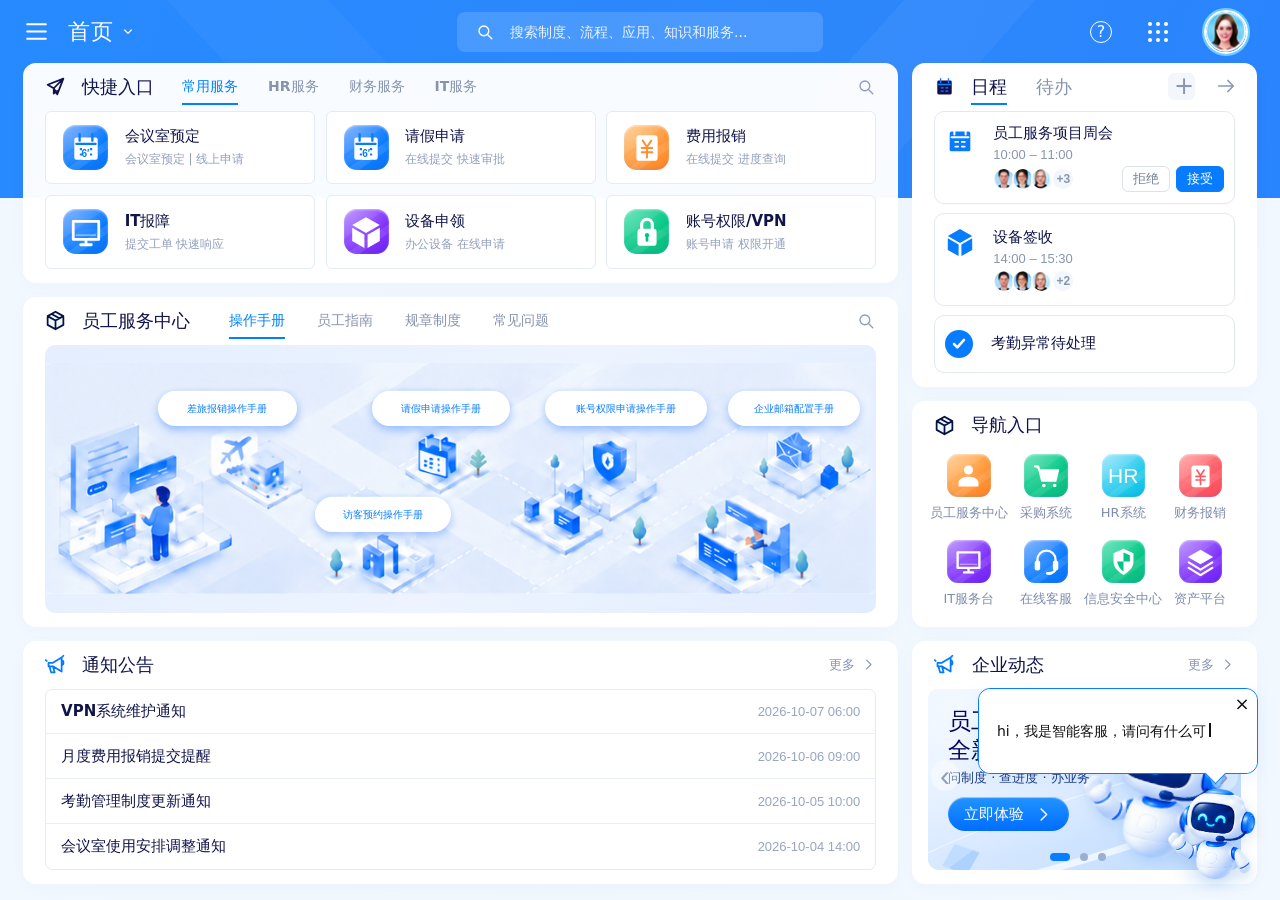
==== commit 8984a8b8: "Restore GitHub Pages to the 2026-11-03 frontend version Restore the complete tree from b6a50f874c469" ====
--- a/index.html
+++ b/index.html
@@ -7,11 +7,9 @@
   <meta name="description" content="企业协同办公统一入口，员工日常服务、操作手册、通知公告与智能客服。">
   <title>企业协同办公 · 统一入口</title>
   <link rel="icon" href="data:image/svg+xml,%3Csvg xmlns='http://www.w3.org/2000/svg' viewBox='0 0 40 40'%3E%3Crect width='40' height='40' rx='10' fill='%230078ff'/%3E%3Cpath d='M10 13h20v15H10z' fill='white'/%3E%3C/svg%3E">
-  <link rel="stylesheet" href="./styles.css?v=fc01db693ddd">
-  <script defer src="./portal-data.js?v=01dd866eda11"></script>
-  <script defer src="./portal-navigation.js?v=05ab0f7a15ee"></script>
-  <script defer src="./app.js?v=fb12ef3824d9"></script>
-  <meta name="portal-build" content="6f8f88de8c0d">
+  <link rel="stylesheet" href="./styles.css?v=05621b9d5b3d">
+  <script defer src="./app.js?v=76258a799dcb"></script>
+  <meta name="portal-build" content="c9bfb1891bfd">
 </head>
 <body>
   <svg class="icon-definitions" xmlns="http://www.w3.org/2000/svg" aria-hidden="true"><defs>
@@ -51,7 +49,7 @@
           <button class="quick-card" data-service="费用报销" data-category="财务服务"><span class="app-icon orange"><svg><use href="#i-money"/></svg></span><span><strong>费用报销</strong><small>在线提交 进度查询</small></span></button>
           <button class="quick-card" data-service="IT报障" data-category="IT服务"><span class="app-icon blue"><svg><use href="#i-monitor"/></svg></span><span><strong>IT报障</strong><small>提交工单 快速响应</small></span></button>
           <button class="quick-card" data-service="设备申领" data-category="行政"><span class="app-icon purple"><svg><use href="#i-box"/></svg></span><span><strong>设备申领</strong><small>办公设备 在线申请</small></span></button>
-          <button class="quick-card" data-service="假期查询" data-category="HR服务"><span class="app-icon green"><svg><use href="#i-calendar"/></svg></span><span><strong>假期查询</strong><small>年假调休 余额查询</small></span></button>
+          <button class="quick-card" data-service="账号权限/VPN" data-category="IT服务"><span class="app-icon green"><svg><use href="#i-lock"/></svg></span><span><strong>账号权限/VPN</strong><small>账号申请 权限开通</small></span></button>
         </div>
       </section>
       <section class="panel manuals-panel" aria-labelledby="manuals-title">
@@ -72,8 +70,8 @@
         <header class="panel-heading"><svg class="section-icon"><use href="#i-calendar"/></svg><div class="tabs schedule-tabs" role="tablist" aria-label="日程与待办"><button role="tab" aria-selected="true" data-schedule="日程">日程</button><button role="tab" aria-selected="false" data-schedule="待办">待办</button></div><div class="heading-actions"><button class="add-button" aria-label="新建日程" data-info="新建日程">+</button><button class="icon-button" aria-label="查看全部日程" data-info="全部日程"><svg><use href="#i-arrow"/></svg></button></div></header>
         <div class="schedule-list">
           <article class="schedule-card meeting" id="meeting-card"><svg class="event-icon"><use href="#i-calendar"/></svg><div class="event-content"><h3>员工服务项目周会</h3><time>10:00 – 11:00</time><div class="event-footer"><div class="attendees"><img src="./assets/avatar-one.png" alt="参会人"><img src="./assets/avatar-two.png" alt="参会人"><img src="./assets/avatar-three.png" alt="参会人"><span>+3</span></div><div class="meeting-actions"><button class="decline" data-meeting="已拒绝">拒绝</button><button class="accept" data-meeting="已接受">接受</button></div><span class="meeting-response" hidden></span></div></div></article>
-          <article class="schedule-card delivery"><svg class="event-icon"><use href="#i-box"/></svg><div class="event-content"><h3><button class="event-open" data-service="设备签收">设备签收</button></h3><time>14:00 – 15:30</time><div class="attendees"><img src="./assets/avatar-one.png" alt="参与人"><img src="./assets/avatar-two.png" alt="参与人"><img src="./assets/avatar-three.png" alt="参与人"><span>+2</span></div></div></article>
-          <article class="schedule-card attendance"><span class="event-check"><svg><use href="#i-check"/></svg></span><div class="event-content"><h3><button class="event-open" data-service="考勤异常说明">考勤异常待处理</button></h3></div></article>
+          <article class="schedule-card delivery"><svg class="event-icon"><use href="#i-box"/></svg><div class="event-content"><h3>设备签收</h3><time>14:00 – 15:30</time><div class="attendees"><img src="./assets/avatar-one.png" alt="参与人"><img src="./assets/avatar-two.png" alt="参与人"><img src="./assets/avatar-three.png" alt="参与人"><span>+2</span></div></div></article>
+          <article class="schedule-card attendance"><span class="event-check"><svg><use href="#i-check"/></svg></span><div class="event-content"><h3>考勤异常待处理</h3></div></article>
         </div>
       </section>
       <section class="panel navigation-panel" aria-labelledby="navigation-title">
@@ -123,9 +121,9 @@
       <button class="robot-welcome-close" id="dismiss-robot-welcome" aria-label="关闭欢迎语" type="button">×</button>
     </div>
     <p class="sr-only" id="robot-announcement" role="status" aria-atomic="true"></p>
-    <p class="sr-only" id="robot-drag-help">按住拖动或使用方向键调整位置，点击或按回车打开聊天弹框。</p>
-    <button class="robot-launcher" id="robot-launcher" type="button" aria-label="打开智能客服聊天弹框" aria-haspopup="dialog" aria-controls="assistant-dialog" aria-describedby="robot-drag-help" title="点击咨询 · 按住拖动">
-      <span class="robot-launcher-art"><img src="./assets/service-robot.png" alt="" width="128" height="128" draggable="false"></span>
+    <p class="sr-only" id="robot-drag-help">按住拖动或使用方向键调整位置，点击或按回车在新窗口打开聊天。</p>
+    <button class="robot-launcher" id="robot-launcher" type="button" aria-label="在新窗口打开智能客服" aria-describedby="robot-drag-help" title="点击咨询 · 按住拖动">
+      <span class="robot-launcher-art"><img src="./assets/service-robot.png" alt="" width="96" height="96" draggable="false"></span>
     </button>
   </aside>
 
@@ -137,11 +135,6 @@
     </header>
     <div class="news-dialog-body" id="news-dialog-body"></div>
   </dialog>
-  <dialog class="assistant-dialog" id="assistant-dialog" aria-labelledby="assistant-dialog-title">
-    <h2 class="sr-only" id="assistant-dialog-title">智能客服</h2>
-    <button class="assistant-dialog-close" data-close="assistant-dialog" aria-label="关闭智能客服" title="关闭（Esc）" type="button" autofocus><svg viewBox="0 0 24 24" aria-hidden="true"><path d="m6 6 12 12M18 6 6 18"/></svg></button>
-    <iframe class="assistant-dialog-frame" id="assistant-frame" title="智能客服聊天" referrerpolicy="same-origin"></iframe>
-  </dialog>
 
 </body>
 </html>
--- a/styles.css
+++ b/styles.css
@@ -231,8 +231,6 @@
   .schedule-panel { grid-row: auto; }
 }
 
-.event-open{background:none;border:0;padding:0;color:inherit;font:inherit;text-align:left;cursor:pointer}.event-open:hover{text-decoration:underline;color:#087bf5}
-
 dialog { padding: 0; border: 1px solid rgb(255 255 255 / 80%); border-radius: 22px; color: #142451; box-shadow: 0 24px 100px rgb(16 61 125 / 22%); width: min(640px,calc(100vw - 40px)); max-height: calc(100dvh - 48px); }
 dialog::backdrop { background: rgb(15 39 81 / 30%); backdrop-filter: blur(5px); }
 body:has(dialog[open]) { overflow: hidden; }
@@ -256,32 +254,20 @@
 .article-content h3 { color: #1d3d72; font-size: 15px; margin: 22px 0 8px; }
 .article-content ul { padding-left: 20px; margin: 6px 0 18px; }
 .article-action { border: 0; background: #087bff; color: #fff; padding: 11px 18px; border-radius: 10px; margin-top: 10px; font-size: 14px; }
-
-.assistant-dialog { position: fixed; inset: 0; margin: auto; width: min(1240px,calc(100vw - 64px)); height: min(820px,calc(100dvh - 64px)); max-width: none; max-height: none; padding: 0; overflow: hidden; border: 1px solid #dfe8f5; border-radius: 18px; background: #fff; box-shadow: 0 24px 90px #16396038; }
-.assistant-dialog[open] { display: flex; }
-.assistant-dialog::backdrop { background: #152b4b40; backdrop-filter: blur(3px); }
-.assistant-dialog-close { position: absolute; z-index: 2; top: 10px; right: 14px; display: grid; place-items: center; width: 36px; height: 36px; padding: 0; border: 1px solid transparent; border-radius: 9px; background: #f4f7fb; color: #687d97; }
-.assistant-dialog-close svg { width: 19px; height: 19px; stroke-width: 1.8; }
-.assistant-dialog-close:hover { border-color: #cfe0f5; background: #edf4fe; color: #087cff; }
-.assistant-dialog-frame { display: block; width: 100%; height: 100%; min-width: 0; border: 0; background: #fff; }
-@media (max-width: 620px) {
-  .assistant-dialog { width: calc(100vw - 20px); height: calc(100dvh - 24px); border-radius: 14px; }
-  .assistant-dialog-close { right: 10px; }
-}
-
-/* The initial desktop position follows the gap between the sidebar panels. */
-.robot-concierge { --robot-size: 128px; position: fixed; z-index: 15; right: max(18px, env(safe-area-inset-right)); bottom: max(18px, env(safe-area-inset-bottom)); width: var(--robot-size); animation: robot-enter .65s cubic-bezier(.2,.75,.25,1) both; }
+
+/* A small, persistent help entry; the welcome can be dismissed independently. */
+.robot-concierge { position: fixed; z-index: 15; right: max(18px, env(safe-area-inset-right)); bottom: max(18px, env(safe-area-inset-bottom)); width: 96px; animation: robot-enter .65s cubic-bezier(.2,.75,.25,1) both; }
 .robot-launcher { position: relative; width: 100%; display: flex; flex-direction: column; align-items: center; padding: 0; gap: 2px; border-radius: 22px; touch-action: none; user-select: none; -webkit-user-select: none; -webkit-touch-callout: none; cursor: grab; }
 .robot-concierge.is-positioned { animation: none; }
 .robot-concierge.is-dragging .robot-launcher { cursor: grabbing; }
 .robot-concierge.is-dragging .robot-launcher .robot-launcher-art { transform: none; transition: none; }
 .robot-concierge.is-positioned .robot-launcher img { animation: none; }
-.robot-launcher-art { position: relative; display: block; width: 100%; height: var(--robot-size); transition: transform .2s ease; }
-.robot-launcher-art::before { content: ""; position: absolute; width: 68%; height: 14px; bottom: 0; left: 16%; border-radius: 50%; background: #91beff66; filter: blur(8px); }
-.robot-launcher img { position: relative; display: block; width: 100%; height: 100%; object-fit: contain; filter: drop-shadow(0 7px 11px #276bd43b); animation: robot-float 3.5s ease-in-out .65s 2; }
+.robot-launcher-art { position: relative; display: block; width: 96px; height: 96px; transition: transform .2s ease; }
+.robot-launcher-art::before { content: ""; position: absolute; width: 66px; height: 13px; bottom: 0; left: 15px; border-radius: 50%; background: #a5ccff55; filter: blur(7px); }
+.robot-launcher img { position: relative; display: block; width: 100%; height: 100%; object-fit: contain; filter: drop-shadow(0 5px 7px #326bb72b); animation: robot-float 3.5s ease-in-out .65s 2; }
 .robot-launcher:hover .robot-launcher-art, .robot-launcher:focus-visible .robot-launcher-art { transform: translateY(-4px); }
-.robot-welcome { position: absolute; right: 4px; bottom: calc(var(--robot-size) + 12px); width: min(280px,calc(100vw - 40px)); background: #fff; border: 1.5px solid #087cff; border-radius: 12px; box-shadow: 0 6px 22px #087cff14; }
-.robot-welcome::after { content: ""; position: absolute; right: calc(var(--robot-size) / 2 - 11px); bottom: -8px; width: 14px; height: 14px; background: #fff; border-right: 1.5px solid #087cff; border-bottom: 1.5px solid #087cff; transform: rotate(45deg); pointer-events: none; }
+.robot-welcome { position: absolute; right: 4px; bottom: 108px; width: min(280px,calc(100vw - 40px)); background: #fff; border: 1.5px solid #087cff; border-radius: 12px; box-shadow: 0 6px 22px #087cff14; }
+.robot-welcome::after { content: ""; position: absolute; right: 34px; bottom: -8px; width: 14px; height: 14px; background: #fff; border-right: 1.5px solid #087cff; border-bottom: 1.5px solid #087cff; transform: rotate(45deg); pointer-events: none; }
 .robot-welcome-message { display: block; width: 100%; min-height: 84px; padding: 16px 29px 16px 18px; border-radius: inherit; background: #fff; color: #111; text-align: left; font-size: 14px; font-weight: 400; line-height: 25px; overflow-wrap: anywhere; }
 .robot-welcome-close { position: absolute; top: 4px; right: 4px; width: 22px; height: 22px; padding: 0; border-radius: 5px; font: 18px/22px system-ui,sans-serif; color: #111; }
 .robot-welcome-close:hover { background: #eff6ff; }
@@ -290,21 +276,12 @@
 @keyframes robot-enter { from { opacity: 0; } to { opacity: 1; } }
 @keyframes robot-float { 0%,100% { transform: translateY(0); } 50% { transform: translateY(-4px); } }
 @keyframes typing-caret { to { opacity: 0; } }
-@media (min-width: 901px) {
-  .robot-concierge {
-    left: clamp(12px, calc(var(--robot-home-x, 92vw) - var(--robot-size) / 2), calc(100vw - var(--robot-size) - 12px));
-    top: clamp(12px, calc(var(--robot-home-y, 43dvh) - var(--robot-size) / 2), calc(100dvh - var(--robot-size) - 12px));
-    right: auto;
-    bottom: auto;
-  }
-}
-@media (max-width: 900px) {
-  .robot-concierge { --robot-size: 104px; }
-}
 @media (max-width: 620px) {
-  .robot-concierge { --robot-size: 88px; right: max(12px,env(safe-area-inset-right)); bottom: max(14px,env(safe-area-inset-bottom)); }
-  .robot-welcome { right: 0; width: min(258px,calc(100vw - 32px)); }
-  .robot-welcome::after { right: calc(var(--robot-size) / 2 - 7px); }
+  .robot-concierge { right: max(12px,env(safe-area-inset-right)); bottom: max(14px,env(safe-area-inset-bottom)); width: 72px; }
+  .robot-launcher-art { width: 72px; height: 72px; }
+  .robot-launcher-art::before { width: 50px; left: 11px; }
+  .robot-welcome { right: 0; bottom: 84px; width: min(258px,calc(100vw - 32px)); }
+  .robot-welcome::after { right: 27px; }
 }
 @media (prefers-reduced-motion: reduce) {
   .robot-concierge, .robot-launcher img, .is-typing::after { animation: none; }
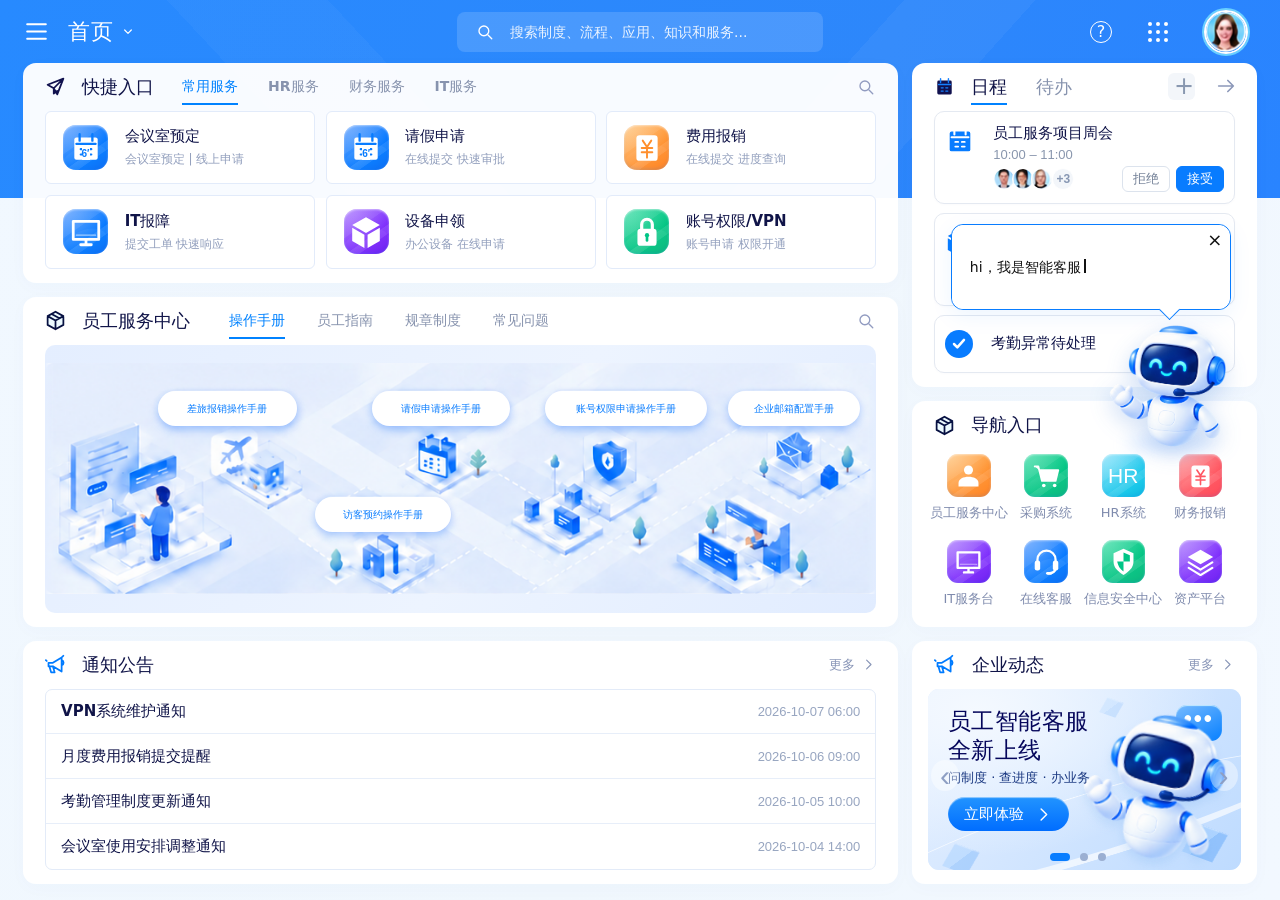
==== commit 45823854: "Improve chat entry and add today's task panel Keep the robot greeting visible until dismissed and op" ====
--- a/index.html
+++ b/index.html
@@ -7,9 +7,9 @@
   <meta name="description" content="企业协同办公统一入口，员工日常服务、操作手册、通知公告与智能客服。">
   <title>企业协同办公 · 统一入口</title>
   <link rel="icon" href="data:image/svg+xml,%3Csvg xmlns='http://www.w3.org/2000/svg' viewBox='0 0 40 40'%3E%3Crect width='40' height='40' rx='10' fill='%230078ff'/%3E%3Cpath d='M10 13h20v15H10z' fill='white'/%3E%3C/svg%3E">
-  <link rel="stylesheet" href="./styles.css?v=05621b9d5b3d">
-  <script defer src="./app.js?v=76258a799dcb"></script>
-  <meta name="portal-build" content="c9bfb1891bfd">
+  <link rel="stylesheet" href="./styles.css?v=1715beb6d691">
+  <script defer src="./app.js?v=fdfb6308eb01"></script>
+  <meta name="portal-build" content="9520f381a8bf">
 </head>
 <body>
   <svg class="icon-definitions" xmlns="http://www.w3.org/2000/svg" aria-hidden="true"><defs>
@@ -121,20 +121,17 @@
       <button class="robot-welcome-close" id="dismiss-robot-welcome" aria-label="关闭欢迎语" type="button">×</button>
     </div>
     <p class="sr-only" id="robot-announcement" role="status" aria-atomic="true"></p>
-    <p class="sr-only" id="robot-drag-help">按住拖动或使用方向键调整位置，点击或按回车在新窗口打开聊天。</p>
-    <button class="robot-launcher" id="robot-launcher" type="button" aria-label="在新窗口打开智能客服" aria-describedby="robot-drag-help" title="点击咨询 · 按住拖动">
-      <span class="robot-launcher-art"><img src="./assets/service-robot.png" alt="" width="96" height="96" draggable="false"></span>
+    <p class="sr-only" id="robot-drag-help">按住拖动或使用方向键调整位置，点击或按回车打开聊天弹框。</p>
+    <button class="robot-launcher" id="robot-launcher" type="button" aria-label="打开智能客服" aria-haspopup="dialog" aria-controls="assistant-dialog" aria-describedby="robot-drag-help" title="点击咨询 · 按住拖动">
+      <span class="robot-launcher-art"><img src="./assets/service-robot.png" alt="" width="128" height="128" draggable="false"></span>
     </button>
   </aside>
 
   <div class="toast" id="portal-toast" role="status" hidden></div>
-    <dialog class="content-dialog" id="news-dialog" aria-labelledby="news-dialog-title">
-    <header class="dialog-header">
-      <div><span class="dialog-kicker">CORPORATE NEWS</span><h2 id="news-dialog-title">企业动态</h2></div>
-      <button class="close-button" data-close="news-dialog" aria-label="关闭企业动态">×</button>
-    </header>
-    <div class="news-dialog-body" id="news-dialog-body"></div>
+  <dialog class="assistant-dialog" id="assistant-dialog" aria-labelledby="assistant-dialog-title">
+    <h2 class="sr-only" id="assistant-dialog-title">智能客服</h2>
+    <button class="assistant-dialog-close" data-close="assistant-dialog" aria-label="关闭智能客服" title="关闭（Esc）" type="button" autofocus><svg viewBox="0 0 24 24" aria-hidden="true"><path d="m6 6 12 12M18 6 6 18"/></svg></button>
+    <iframe class="assistant-dialog-frame" id="assistant-frame" title="智能客服聊天" referrerpolicy="same-origin"></iframe>
   </dialog>
-
 </body>
 </html>
--- a/styles.css
+++ b/styles.css
@@ -39,7 +39,7 @@
 .event-check svg{width:20px;height:20px}
 .navigation-panel{height:252px;padding:0 12px 16px}.navigation-panel .panel-heading{height:57px;padding:0 10px}.navigation-grid{display:grid;grid-template-columns:repeat(4,minmax(0,1fr));row-gap:16px}.navigation-grid>button{display:flex;flex-direction:column;align-items:center;gap:10px;min-width:0;padding:3px 0 0;font-size:13px;font-weight:500;color:#7f8bad;white-space:nowrap}.navigation-grid .app-icon{width:49px;height:47px;border-radius:12px}.navigation-grid .app-icon svg{width:31px;height:31px}.navigation-grid>button:hover{color:#087cff}.navigation-grid>button:hover .app-icon{filter:brightness(1.06)}.hr-icon{font-size:23px;line-height:1;font-family:Arial,sans-serif;font-weight:400}
 .enterprise-panel{height:294px;padding:0 11px 11px}.enterprise-panel .panel-heading{height:47px;padding:0 10px}.enterprise-panel .panel-heading h2{font-size:17px;gap:17px}.news-carousel{position:relative;height:236px;border-radius:11px;overflow:hidden;background:#e3efff;container-type:inline-size;touch-action:pan-y}.slide{position:absolute;inset:0;overflow:hidden;background:radial-gradient(ellipse at 15% 12%,#f4f9ff,transparent 65%),linear-gradient(130deg,#e6f0ff,#bedbff)}.slide[hidden]{display:none}.slide-copy{position:absolute;z-index:3;top:30px;left:23px}.slide-copy h3{margin:0 0 5px;font-size:30px;line-height:1.28;font-weight:900;letter-spacing:.4px;color:#05065b}.slide-copy p{margin:0;font-size:13px;color:#1b3982;line-height:23px;white-space:nowrap}.slide-cta{display:flex;align-items:center;gap:10px;margin-top:13px;padding:9px 20px 9px 22px;border-radius:20px;background:linear-gradient(#2294ff,#006dff);color:#fff;font-size:17px;line-height:24px;box-shadow:inset 0 1px 1px #ffffff88;white-space:nowrap}.slide-cta svg{height:19px;width:19px}.slide-cta:hover{filter:brightness(1.08)}.banner-robot{position:absolute;z-index:2;width:50%;max-width:195px;height:auto;right:1%;bottom:12px;transform:rotate(8deg);filter:drop-shadow(0 6px 5px #5096e325);pointer-events:none}.robot-speech{position:absolute;z-index:1;right:5.2%;top:30px;width:55px;height:43px;border-radius:11px;color:white;font:bold 27px/35px Arial;letter-spacing:2px;text-align:center;background:linear-gradient(150deg,#76baff,#0780ff);box-shadow:inset 0 1px 1px #c7ebff}.robot-speech::after{content:"";position:absolute;bottom:-8px;left:12px;border:9px solid transparent;border-top-color:#1489ff;border-left:0;transform:rotate(12deg)}.news-orbit{position:absolute;z-index:2;left:-20%;bottom:11px;width:147%;height:67px;border-bottom:7px solid #ffffffa8;border-top:1px solid #ffffffbb;border-radius:50%;transform:rotate(-17deg);pointer-events:none}.decor-cube{position:absolute;width:26px;height:26px;transform:rotate(30deg) skewY(-10deg);background:linear-gradient(115deg,#96c8ff 50%,#63a8fa 51%);box-shadow:inset 0 1px 1px #fff7;opacity:.5}.cube-one{right:20px;bottom:11px;width:32px;height:32px}.cube-two{left:20px;bottom:-2px;opacity:.35}.cube-three{left:56%;top:10px;width:17px;height:17px;opacity:.2}.carousel-arrow{position:absolute;z-index:5;top:39%;height:31px;width:28px;padding:0;border-radius:50%;background:#ffffff66;color:#8e9fc4;font:30px/25px Arial}.carousel-prev{left:3px}.carousel-next{right:3px}.carousel-arrow:hover{background:#fff}.carousel-dots{position:absolute;z-index:6;bottom:11px;left:48%;transform:translateX(-50%);display:flex;align-items:center;gap:10px}.carousel-dot{position:relative;width:8px;height:8px;padding:0;background:#9bafd2;border-radius:9px}.carousel-dot::before{content:"";position:absolute;inset:-7px}.carousel-dot.is-active{width:20px;background:#087dff}.slide-handbook{background:linear-gradient(125deg,#eef6ff,#d2e7ff)}.slide-handbook h3,.slide-security h3{font-size:27px}.book-illustration{position:absolute;right:20px;bottom:37px;transform:rotate(11deg);background:linear-gradient(135deg,#84beff,#1766df);color:#fff;width:96px;height:130px;border:5px solid #bedfff;border-radius:6px 13px 13px 6px;box-shadow:5px 6px 0 #eff8ff,8px 8px 18px #538cda44;padding:22px 10px;font-weight:bold;font-size:17px}.book-illustration i{display:block;height:2px;background:#b5d9ff;margin-top:9px}.slide-security{background:linear-gradient(125deg,#edfcff,#c9e8ff)}.security-illustration{position:absolute;right:14px;bottom:35px;height:140px;width:120px;color:#278bff;--icon-cutout:#d7efff;filter:drop-shadow(3px 8px 5px #5e9cdb33)}
-.toast{position:fixed;z-index:30;bottom:30px;left:50%;transform:translateX(-50%);padding:13px 22px;border-radius:10px;background:#fff;color:#34557c;box-shadow:0 8px 36px #203d7426;font-size:14px;border:1px solid #e1edfc;max-width:calc(100vw - 40px)}[hidden]{display:none!important}
+.toast { position: fixed; z-index: 40; top: max(18px,env(safe-area-inset-top)); left: 50%; transform: translateX(-50%); width: max-content; max-width: calc(100vw - 32px); padding: 14px 24px; border: 1px solid #ffb4ad; border-radius: 10px; background: #fff2f0; color: #c62828; box-shadow: 0 6px 24px #a82e2426; font-size: 16px; font-weight: 600; line-height: 1.6; text-align: center; }[hidden]{display:none!important}
 @media(min-width:1600px){.dashboard{grid-template-columns:minmax(0,1fr) 410px}.manual-artboard{margin:auto}.manual-link{font-size:15px}.quick-card{gap:24px}.quick-card strong{font-size:18px}.navigation-grid{row-gap:17px}}
 @media(max-width:1250px) and (min-width:901px){.page-width{width:calc(100% - 36px)}.dashboard{grid-template-columns:minmax(0,1fr) 340px;gap:12px}.panel{padding-inline:16px}.panel-heading{gap:20px}.panel-heading h2{gap:10px;font-size:17px}.tabs{gap:20px}.tabs button{font-size:13px}.quick-card{gap:12px;padding:12px}.quick-card strong{font-size:15px}.quick-card small{font-size:12px}.app-icon{width:44px;height:46px}.quick-grid{gap:12px 8px}.manuals-panel .panel-heading{gap:23px}.manuals-panel .tabs{gap:20px}.manual-link{font-size:11px;padding:0 4px}.schedule-panel{padding-inline:14px}.schedule-card{gap:15px;padding-left:13px}.meeting-actions{gap:5px}.meeting-actions button{padding-inline:9px}.event-content h3{font-size:15px}.navigation-panel,.enterprise-panel{padding-inline:11px}.slide-copy{left:20px}.slide-copy h3{font-size:27px}.slide-copy p{font-size:12px}.banner-robot{width:49%}.global-search{width:330px}.top-actions{gap:24px}.navigation-grid>button{font-size:12px}}
 @media(max-width:1050px) and (min-width:901px){.quick-grid{grid-template-columns:repeat(2,minmax(0,1fr))}.quick-panel{height:368px}.quick-card{height:87px}.manuals-panel .tabs{gap:15px}.manuals-panel .panel-heading{gap:16px}.manuals-panel .panel-heading h2{font-size:16px}.manuals-panel .tabs button{font-size:12px}.schedule-panel{height:404px}}
@@ -255,19 +255,19 @@
 .article-content ul { padding-left: 20px; margin: 6px 0 18px; }
 .article-action { border: 0; background: #087bff; color: #fff; padding: 11px 18px; border-radius: 10px; margin-top: 10px; font-size: 14px; }
 
-/* A small, persistent help entry; the welcome can be dismissed independently. */
-.robot-concierge { position: fixed; z-index: 15; right: max(18px, env(safe-area-inset-right)); bottom: max(18px, env(safe-area-inset-bottom)); width: 96px; animation: robot-enter .65s cubic-bezier(.2,.75,.25,1) both; }
+/* The initial desktop position follows the gap between the sidebar panels. */
+.robot-concierge { --robot-size: 128px; position: fixed; z-index: 15; right: max(18px, env(safe-area-inset-right)); bottom: max(18px, env(safe-area-inset-bottom)); width: var(--robot-size); animation: robot-enter .65s cubic-bezier(.2,.75,.25,1) both; }
 .robot-launcher { position: relative; width: 100%; display: flex; flex-direction: column; align-items: center; padding: 0; gap: 2px; border-radius: 22px; touch-action: none; user-select: none; -webkit-user-select: none; -webkit-touch-callout: none; cursor: grab; }
 .robot-concierge.is-positioned { animation: none; }
 .robot-concierge.is-dragging .robot-launcher { cursor: grabbing; }
 .robot-concierge.is-dragging .robot-launcher .robot-launcher-art { transform: none; transition: none; }
 .robot-concierge.is-positioned .robot-launcher img { animation: none; }
-.robot-launcher-art { position: relative; display: block; width: 96px; height: 96px; transition: transform .2s ease; }
-.robot-launcher-art::before { content: ""; position: absolute; width: 66px; height: 13px; bottom: 0; left: 15px; border-radius: 50%; background: #a5ccff55; filter: blur(7px); }
-.robot-launcher img { position: relative; display: block; width: 100%; height: 100%; object-fit: contain; filter: drop-shadow(0 5px 7px #326bb72b); animation: robot-float 3.5s ease-in-out .65s 2; }
+.robot-launcher-art { position: relative; display: block; width: 100%; height: var(--robot-size); transition: transform .2s ease; }
+.robot-launcher-art::before { content: ""; position: absolute; width: 68%; height: 14px; bottom: 0; left: 16%; border-radius: 50%; background: #91beff66; filter: blur(8px); }
+.robot-launcher img { position: relative; display: block; width: 100%; height: 100%; object-fit: contain; filter: drop-shadow(0 7px 11px #276bd43b); animation: robot-float 3.5s ease-in-out .65s 2; }
 .robot-launcher:hover .robot-launcher-art, .robot-launcher:focus-visible .robot-launcher-art { transform: translateY(-4px); }
-.robot-welcome { position: absolute; right: 4px; bottom: 108px; width: min(280px,calc(100vw - 40px)); background: #fff; border: 1.5px solid #087cff; border-radius: 12px; box-shadow: 0 6px 22px #087cff14; }
-.robot-welcome::after { content: ""; position: absolute; right: 34px; bottom: -8px; width: 14px; height: 14px; background: #fff; border-right: 1.5px solid #087cff; border-bottom: 1.5px solid #087cff; transform: rotate(45deg); pointer-events: none; }
+.robot-welcome { position: absolute; right: 4px; bottom: calc(var(--robot-size) + 12px); width: min(280px,calc(100vw - 40px)); background: #fff; border: 1.5px solid #087cff; border-radius: 12px; box-shadow: 0 6px 22px #087cff14; }
+.robot-welcome::after { content: ""; position: absolute; right: calc(var(--robot-size) / 2 - 11px); bottom: -8px; width: 14px; height: 14px; background: #fff; border-right: 1.5px solid #087cff; border-bottom: 1.5px solid #087cff; transform: rotate(45deg); pointer-events: none; }
 .robot-welcome-message { display: block; width: 100%; min-height: 84px; padding: 16px 29px 16px 18px; border-radius: inherit; background: #fff; color: #111; text-align: left; font-size: 14px; font-weight: 400; line-height: 25px; overflow-wrap: anywhere; }
 .robot-welcome-close { position: absolute; top: 4px; right: 4px; width: 22px; height: 22px; padding: 0; border-radius: 5px; font: 18px/22px system-ui,sans-serif; color: #111; }
 .robot-welcome-close:hover { background: #eff6ff; }
@@ -276,14 +276,35 @@
 @keyframes robot-enter { from { opacity: 0; } to { opacity: 1; } }
 @keyframes robot-float { 0%,100% { transform: translateY(0); } 50% { transform: translateY(-4px); } }
 @keyframes typing-caret { to { opacity: 0; } }
+@media (min-width: 901px) {
+  .robot-concierge {
+    left: clamp(12px, calc(var(--robot-home-x, 92vw) - var(--robot-size) / 2), calc(100vw - var(--robot-size) - 12px));
+    top: clamp(12px, calc(var(--robot-home-y, 43dvh) - var(--robot-size) / 2), calc(100dvh - var(--robot-size) - 12px));
+    right: auto;
+    bottom: auto;
+  }
+}
+@media (max-width: 900px) {
+  .robot-concierge { --robot-size: 104px; }
+}
 @media (max-width: 620px) {
-  .robot-concierge { right: max(12px,env(safe-area-inset-right)); bottom: max(14px,env(safe-area-inset-bottom)); width: 72px; }
-  .robot-launcher-art { width: 72px; height: 72px; }
-  .robot-launcher-art::before { width: 50px; left: 11px; }
-  .robot-welcome { right: 0; bottom: 84px; width: min(258px,calc(100vw - 32px)); }
-  .robot-welcome::after { right: 27px; }
+  .robot-concierge { --robot-size: 88px; right: max(12px,env(safe-area-inset-right)); bottom: max(14px,env(safe-area-inset-bottom)); }
+  .robot-welcome { right: 0; width: min(258px,calc(100vw - 32px)); }
+  .robot-welcome::after { right: calc(var(--robot-size) / 2 - 7px); }
 }
 @media (prefers-reduced-motion: reduce) {
   .robot-concierge, .robot-launcher img, .is-typing::after { animation: none; }
   .robot-launcher-art { transition: none; }
 }
+
+.assistant-dialog { position: fixed; inset: 0; margin: auto; width: min(1240px,calc(100vw - 64px)); height: min(820px,calc(100dvh - 64px)); max-width: none; max-height: none; padding: 0; overflow: hidden; border: 1px solid #dfe8f5; border-radius: 18px; background: #fff; box-shadow: 0 24px 90px #16396038; }
+.assistant-dialog[open] { display: flex; }
+.assistant-dialog::backdrop { background: #152b4b40; backdrop-filter: blur(3px); }
+.assistant-dialog-close { position: absolute; z-index: 2; top: 10px; right: 14px; display: grid; place-items: center; width: 36px; height: 36px; padding: 0; border: 1px solid transparent; border-radius: 9px; background: #f4f7fb; color: #687d97; }
+.assistant-dialog-close svg { width: 19px; height: 19px; stroke-width: 1.8; }
+.assistant-dialog-close:hover { border-color: #cfe0f5; background: #edf4fe; color: #087cff; }
+.assistant-dialog-frame { display: block; width: 100%; height: 100%; min-width: 0; border: 0; background: #fff; }
+@media (max-width: 620px) {
+  .assistant-dialog { width: calc(100vw - 20px); height: calc(100dvh - 24px); border-radius: 14px; }
+  .assistant-dialog-close { right: 10px; }
+}
